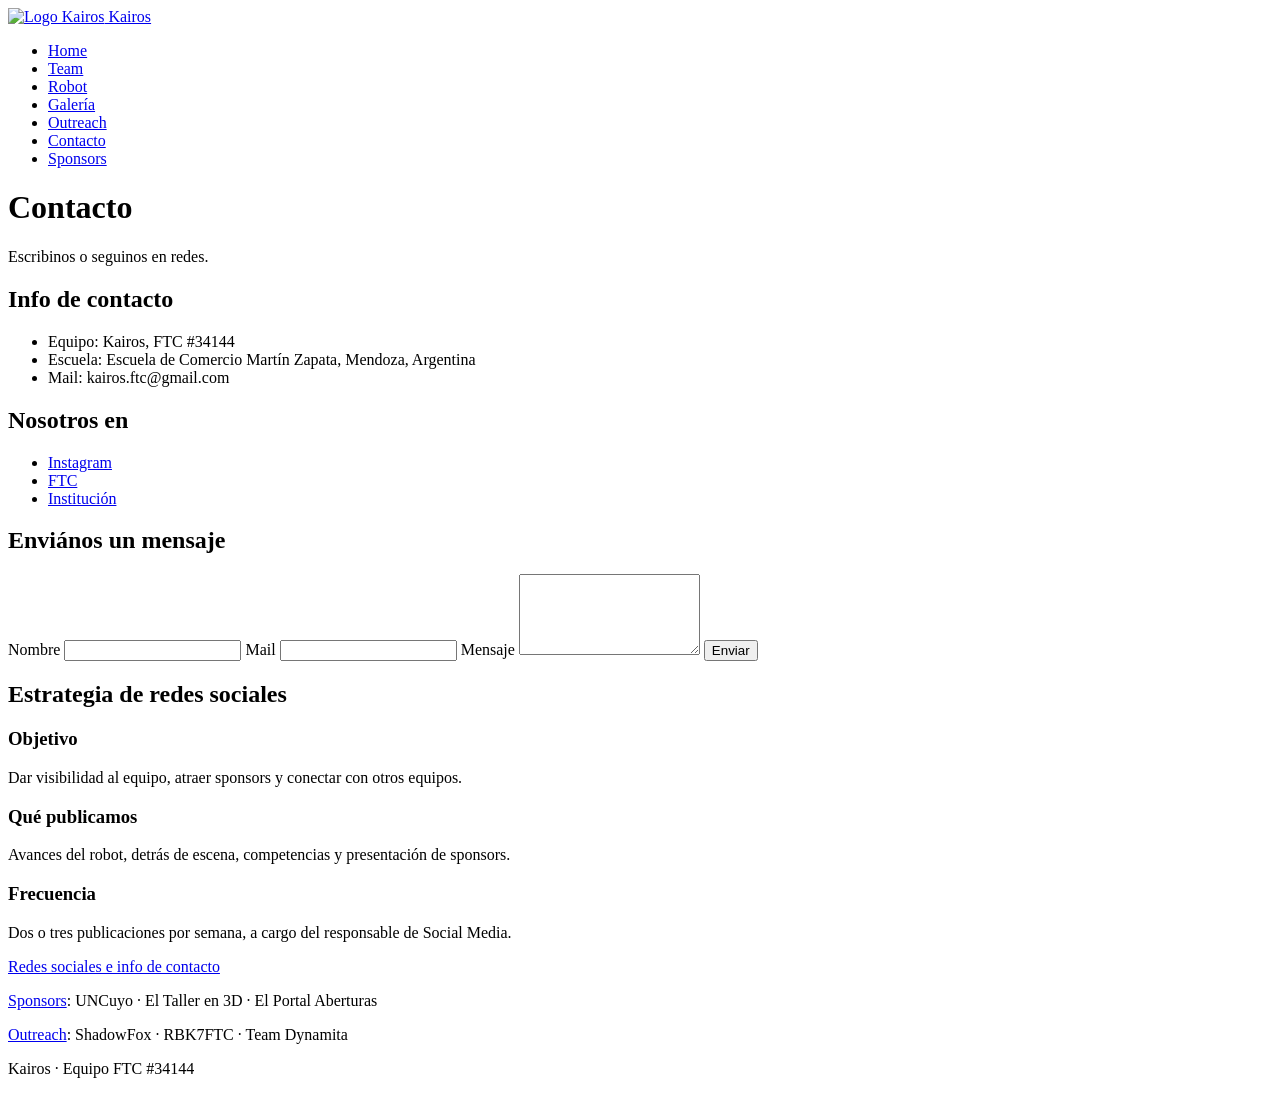
==== contacto.html @ e5d177cb "Add files via upload" ====
<!DOCTYPE html>
<html lang="es">
<head>
  <meta charset="UTF-8">
  <meta name="viewport" content="width=device-width, initial-scale=1.0">
  <meta name="description" content="Redes sociales e información de contacto de Kairos.">
  <title>Contacto | Kairos</title>
  <link rel="icon" href="img/logo.jpg">
  <link rel="stylesheet" href="css/style.css">
</head>
<body>
  <header>
    <div class="barra">
      <a class="marca" href="index.html"><img src="img/logo.jpg" alt="Logo Kairos"> Kairos</a>
      <nav aria-label="Menú principal">
        <ul>
          <li><a href="index.html">Home</a></li>
          <li><a href="team.html">Team</a></li>
          <li><a href="robot.html">Robot</a></li>
          <li><a href="galeria.html">Galería</a></li>
          <li><a href="outreach.html">Outreach</a></li>
          <li><a href="contacto.html" aria-current="page">Contacto</a></li>
          <li><a href="sponsors.html">Sponsors</a></li>
        </ul>
      </nav>
    </div>
  </header>

  <main>
    <h1>Contacto</h1>
    <p class="subtitulo">Escribinos o seguinos en redes.</p>

    <div class="dos-columnas">
      <section>
        <h2>Info de contacto</h2>
        <ul class="lista">
          <li>Equipo: Kairos, FTC #34144</li>
          <li>Escuela: Escuela de Comercio Martín Zapata, Mendoza, Argentina</li>
          <li>Mail: kairos.ftc@gmail.com</li>
        </ul>

        <h2>Nosotros en</h2>
        <ul class="lista">
          <li><a href="https://www.instagram.com/roboticlyons_/" target="_blank">Instagram</a></li>
          <li><a href="https://ftc-events.firstinspires.org/2025/team/34144" target="_blank">FTC</a></li>
          <li><a href="https://mzapata.uncuyo.edu.ar/" target="_blank">Institución</a></li>
        </ul>
      </section>

      <section>
        <h2>Enviános un mensaje</h2>
        <form action="#" method="post">
          <label for="nombre">Nombre</label>
          <input type="text" id="nombre" name="nombre">
          <label for="mail">Mail</label>
          <input type="email" id="mail" name="mail">
          <label for="mensaje">Mensaje</label>
          <textarea id="mensaje" name="mensaje" rows="5"></textarea>
          <button class="boton" type="submit">Enviar</button>
        </form>
      </section>
    </div>

    <h2>Estrategia de redes sociales</h2>
    <div class="grilla">
      <article class="tarjeta">
        <h3>Objetivo</h3>
        <p>Dar visibilidad al equipo, atraer sponsors y conectar con otros equipos.</p>
      </article>
      <article class="tarjeta">
        <h3>Qué publicamos</h3>
        <p>Avances del robot, detrás de escena, competencias y presentación de sponsors.</p>
      </article>
      <article class="tarjeta">
        <h3>Frecuencia</h3>
        <p>Dos o tres publicaciones por semana, a cargo del responsable de Social Media.</p>
      </article>
    </div>
  </main>

  <footer>
    <p><a href="contacto.html">Redes sociales e info de contacto</a></p>
    <p><a href="sponsors.html">Sponsors</a>: UNCuyo · El Taller en 3D · El Portal Aberturas</p>
    <p><a href="outreach.html">Outreach</a>: ShadowFox · RBK7FTC · Team Dynamita</p>
    <p>Kairos · Equipo FTC #34144</p>
  </footer>
</body>
</html>
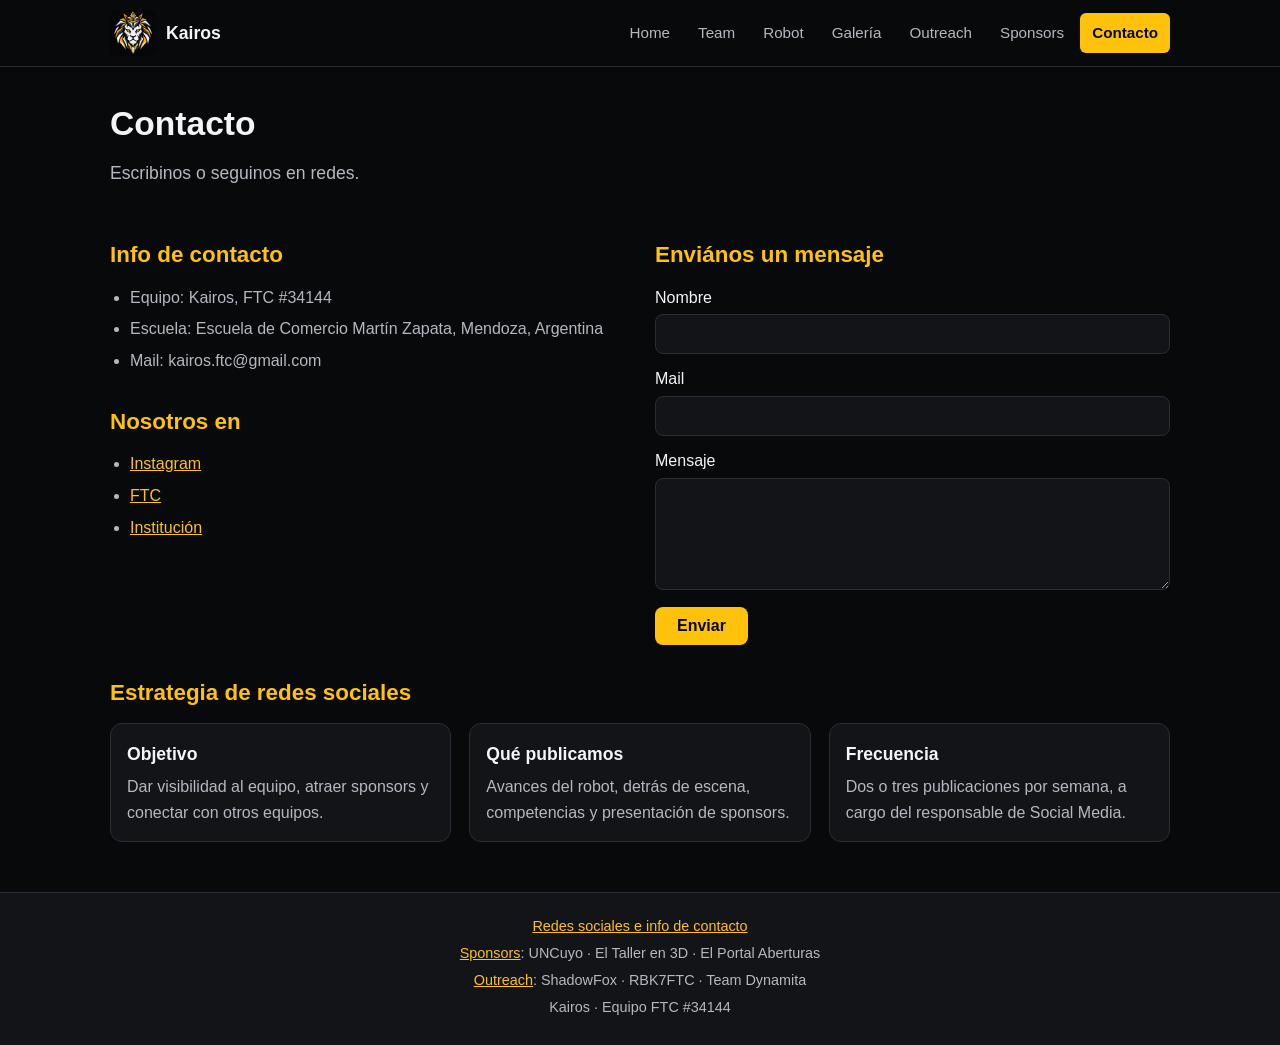
==== commit dc7c4168: "Corrección Pages Sponsors/Contacto" ====
--- a/contacto.html
+++ b/contacto.html
@@ -19,8 +19,8 @@
           <li><a href="robot.html">Robot</a></li>
           <li><a href="galeria.html">Galería</a></li>
           <li><a href="outreach.html">Outreach</a></li>
+          <li><a href="sponsors.html">Sponsors</a></li>
           <li><a href="contacto.html" aria-current="page">Contacto</a></li>
-          <li><a href="sponsors.html">Sponsors</a></li>
         </ul>
       </nav>
     </div>
--- a/css/style.css
+++ b/css/style.css
@@ -0,0 +1,230 @@
+/* ===== Kairos - hoja de estilos única ===== */
+
+:root {
+  --fondo: #08090b;
+  --panel: #121418;
+  --borde: #2a2d34;
+  --texto: #f4f5f7;
+  --suave: #b4b8c0;
+  --acento: #ffc20a;
+  --acento-oscuro: #d9a300;
+}
+
+* { box-sizing: border-box; margin: 0; padding: 0; }
+
+body {
+  font-family: "Segoe UI", Roboto, Arial, sans-serif;
+  background: var(--fondo);
+  color: var(--texto);
+  line-height: 1.6;
+}
+
+a { color: var(--acento); }
+img { max-width: 100%; display: block; }
+
+/* ----- Encabezado y menú ----- */
+header {
+  background: var(--fondo);
+  border-bottom: 1px solid var(--borde);
+  position: sticky;
+  top: 0;
+  z-index: 10;
+}
+
+.barra {
+  max-width: 1100px;
+  margin: 0 auto;
+  padding: 10px 20px;
+  display: flex;
+  align-items: center;
+  justify-content: space-between;
+  flex-wrap: wrap;
+  gap: 10px;
+}
+
+.marca {
+  display: flex;
+  align-items: center;
+  gap: 10px;
+  text-decoration: none;
+  color: var(--texto);
+  font-weight: 700;
+  font-size: 1.1rem;
+}
+
+.marca img { width: 46px; height: 46px; border-radius: 8px; }
+
+nav ul {
+  list-style: none;
+  display: flex;
+  flex-wrap: wrap;
+  gap: 4px;
+}
+
+nav a {
+  display: block;
+  padding: 8px 12px;
+  border-radius: 6px;
+  color: var(--suave);
+  text-decoration: none;
+  font-size: 0.95rem;
+}
+
+nav a:hover { background: var(--borde); color: var(--texto); }
+
+nav a[aria-current="page"] {
+  background: var(--acento);
+  color: #08090b;
+  font-weight: 700;
+}
+
+/* ----- Contenido ----- */
+main {
+  max-width: 1100px;
+  margin: 0 auto;
+  padding: 30px 20px 50px;
+}
+
+h1 { font-size: 2.1rem; margin-bottom: 8px; }
+h2 { font-size: 1.4rem; margin: 30px 0 12px; color: var(--acento); }
+h3 { font-size: 1.1rem; margin-bottom: 6px; }
+p { color: var(--suave); margin-bottom: 12px; }
+
+.subtitulo { font-size: 1.1rem; margin-bottom: 20px; }
+
+#banner {
+  background: linear-gradient(135deg, #1b1d23, #08090b);
+  border: 1px solid var(--borde);
+  border-radius: 14px;
+  padding: 50px 30px;
+  text-align: center;
+  margin-bottom: 30px;
+}
+
+#banner h1 { font-size: 2.6rem; }
+.logo-grande { width: 190px; height: 190px; margin: 0 auto 18px; border-radius: 14px; }
+
+.boton {
+  display: inline-block;
+  background: var(--acento);
+  color: #08090b;
+  font-weight: 700;
+  padding: 10px 22px;
+  border-radius: 8px;
+  text-decoration: none;
+  border: none;
+  cursor: pointer;
+  font-size: 1rem;
+  margin-top: 10px;
+}
+
+.boton:hover { background: var(--acento-oscuro); }
+
+/* ----- Grillas y tarjetas ----- */
+.grilla {
+  display: grid;
+  grid-template-columns: repeat(auto-fit, minmax(220px, 1fr));
+  gap: 18px;
+}
+
+.tarjeta {
+  background: var(--panel);
+  border: 1px solid var(--borde);
+  border-radius: 12px;
+  padding: 16px;
+}
+
+.tarjeta p { margin-bottom: 0; }
+
+.foto {
+  background: var(--borde);
+  color: var(--suave);
+  border-radius: 8px;
+  height: 160px;
+  display: flex;
+  align-items: center;
+  justify-content: center;
+  margin-bottom: 12px;
+  font-size: 0.9rem;
+}
+
+.foto.grande { height: 300px; }
+.foto.logo { height: 90px; }
+
+.rol { color: var(--acento); font-size: 0.9rem; font-weight: 600; }
+
+/* ----- Pasos del proceso ----- */
+ol.pasos { list-style: none; counter-reset: paso; }
+
+ol.pasos li {
+  counter-increment: paso;
+  background: var(--panel);
+  border: 1px solid var(--borde);
+  border-radius: 10px;
+  padding: 14px 16px 14px 56px;
+  margin-bottom: 10px;
+  position: relative;
+  color: var(--suave);
+}
+
+ol.pasos li::before {
+  content: counter(paso);
+  position: absolute;
+  left: 14px;
+  top: 12px;
+  width: 28px;
+  height: 28px;
+  background: var(--acento);
+  color: #08090b;
+  font-weight: 700;
+  border-radius: 50%;
+  text-align: center;
+  line-height: 28px;
+}
+
+ol.pasos strong { color: var(--texto); }
+
+/* ----- Formulario ----- */
+form label { display: block; margin: 12px 0 4px; }
+
+form input, form textarea {
+  width: 100%;
+  padding: 10px;
+  background: var(--panel);
+  color: var(--texto);
+  border: 1px solid var(--borde);
+  border-radius: 8px;
+  font-size: 1rem;
+  font-family: inherit;
+}
+
+form input:focus, form textarea:focus {
+  outline: 2px solid var(--acento);
+}
+
+.dos-columnas {
+  display: grid;
+  grid-template-columns: repeat(auto-fit, minmax(300px, 1fr));
+  gap: 30px;
+}
+
+ul.lista { margin-left: 20px; color: var(--suave); }
+ul.lista li { margin-bottom: 6px; }
+
+/* ----- Pie de página ----- */
+footer {
+  border-top: 1px solid var(--borde);
+  background: var(--panel);
+  text-align: center;
+  padding: 22px 20px;
+  color: var(--suave);
+  font-size: 0.9rem;
+}
+
+footer p { margin-bottom: 4px; }
+
+@media (max-width: 600px) {
+  h1 { font-size: 1.7rem; }
+  #banner h1 { font-size: 2rem; }
+  .foto.grande { height: 200px; }
+}
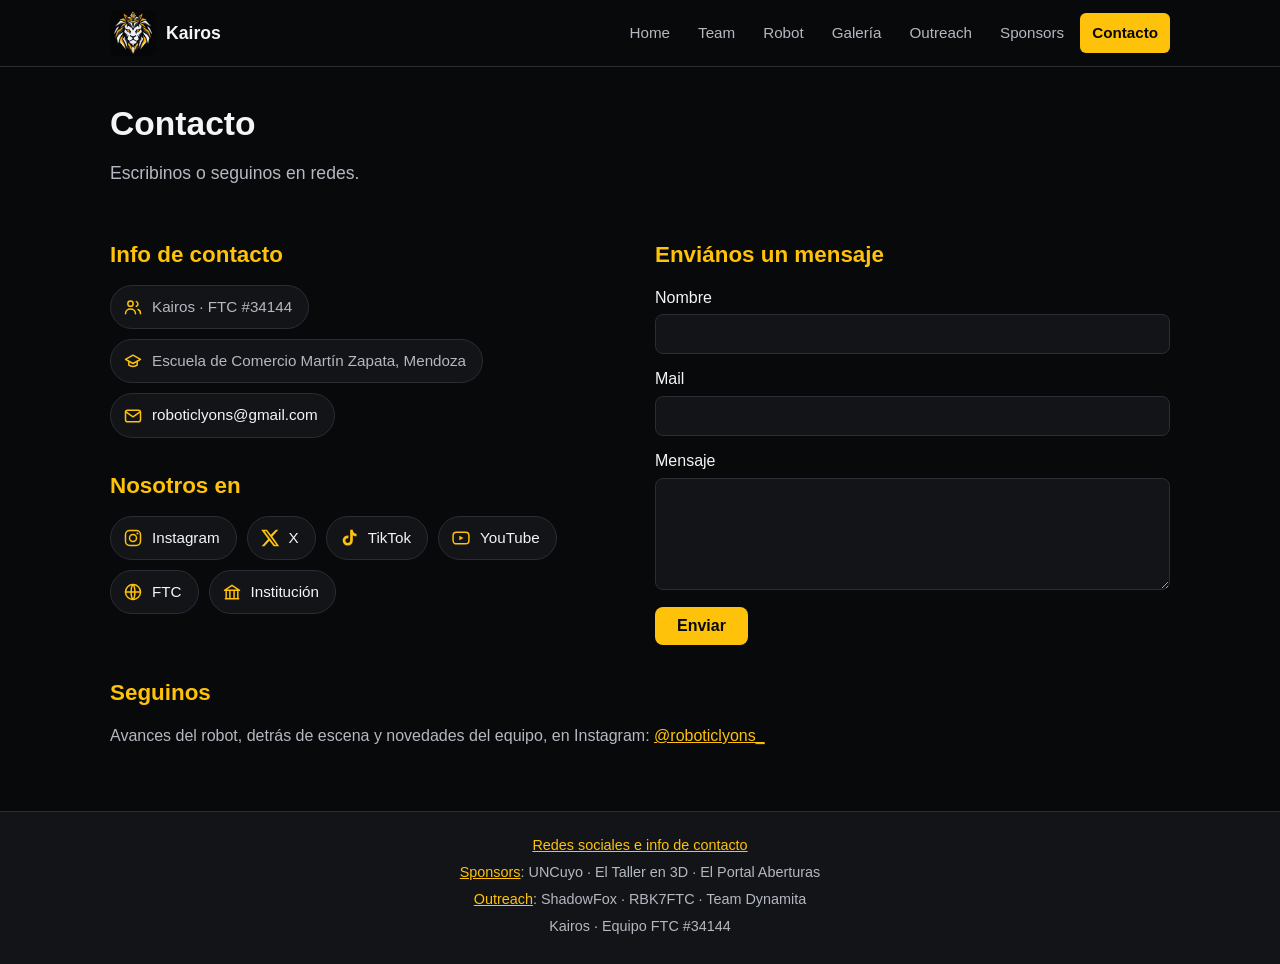
==== commit b42ede3e: "Add files via upload" ====
--- a/contacto.html
+++ b/contacto.html
@@ -7,6 +7,22 @@
   <title>Contacto | Kairos</title>
   <link rel="icon" href="img/logo.jpg">
   <link rel="stylesheet" href="css/style.css">
+  <style>
+    /* Cápsulas de contacto y redes (estilos solo de esta página) */
+    .capsulas { list-style: none; margin: 0 0 8px; padding: 0; display: flex; flex-wrap: wrap; gap: 10px; }
+    .capsula {
+      display: inline-flex; align-items: center; gap: 9px;
+      padding: 9px 16px 9px 12px;
+      background: var(--panel); border: 1px solid var(--borde); border-radius: 999px;
+      color: var(--texto); text-decoration: none; font-size: 0.95rem;
+      transition: transform 0.15s ease, border-color 0.15s, background 0.15s;
+    }
+    .capsula svg { width: 20px; height: 20px; flex-shrink: 0; color: var(--acento); fill: none; stroke: currentColor; stroke-width: 1.8; stroke-linecap: round; stroke-linejoin: round; }
+    .capsula svg .rel { fill: currentColor; stroke: none; }
+    a.capsula:hover, a.capsula:focus-visible { border-color: var(--acento); background: #1a1c22; transform: translateY(-2px); outline: none; }
+    span.capsula { color: var(--suave); }
+    @media (prefers-reduced-motion: reduce) { .capsula { transition: none; } }
+  </style>
 </head>
 <body>
   <header>
@@ -33,49 +49,46 @@
     <div class="dos-columnas">
       <section>
         <h2>Info de contacto</h2>
-        <ul class="lista">
-          <li>Equipo: Kairos, FTC #34144</li>
-          <li>Escuela: Escuela de Comercio Martín Zapata, Mendoza, Argentina</li>
-          <li>Mail: kairos.ftc@gmail.com</li>
+        <ul class="capsulas">
+          <li><span class="capsula"><svg viewBox="0 0 24 24" aria-hidden="true"><circle cx="9" cy="8" r="3.2"/><path d="M3 20c0-3.3 2.7-5.5 6-5.5s6 2.2 6 5.5"/><path d="M16 5.5a3 3 0 0 1 0 5.6M18 15c2 .6 3 2.3 3 5"/></svg>Kairos · FTC #34144</span></li>
+          <li><span class="capsula"><svg viewBox="0 0 24 24" aria-hidden="true"><path d="M3 10 12 5l9 5-9 5-9-5z"/><path d="M7 12.5V17c2.7 2 7.3 2 10 0v-4.500"/></svg>Escuela de Comercio Martín Zapata, Mendoza</span></li>
+          <li><a class="capsula" href="mailto:roboticlyons@gmail.com"><svg viewBox="0 0 24 24" aria-hidden="true"><rect x="3" y="5" width="18" height="14" rx="2.500"/><path d="m3.500 7 8.500 6 8.500-6"/></svg>roboticlyons@gmail.com</a></li>
         </ul>
 
         <h2>Nosotros en</h2>
-        <ul class="lista">
-          <li><a href="https://www.instagram.com/roboticlyons_/" target="_blank">Instagram</a></li>
-          <li><a href="https://ftc-events.firstinspires.org/2025/team/34144" target="_blank">FTC</a></li>
-          <li><a href="https://mzapata.uncuyo.edu.ar/" target="_blank">Institución</a></li>
+        <!-- TODO: reemplazar href="#" de X, TikTok y YouTube por los links reales del equipo -->
+        <ul class="capsulas">
+          <li><a class="capsula" href="https://www.instagram.com/roboticlyons_/" target="_blank" rel="noopener"><svg viewBox="0 0 24 24" aria-hidden="true"><rect x="3" y="3" width="18" height="18" rx="5"/><circle cx="12" cy="12" r="4.200"/><circle class="rel" cx="17.300" cy="6.700" r="1.200"/></svg>Instagram</a></li>
+          <li><a class="capsula" href="#" target="_blank" rel="noopener"><svg viewBox="0 0 24 24" aria-hidden="true"><path class="rel" d="M18.900 2H22l-7.200 8.200L23 22h-6.600l-5.200-6.800L5.300 22H2l7.700-8.800L1.500 2h6.800l4.700 6.200L18.900 2zm-1.200 18h1.800L7.400 3.900H5.500L17.700 20z"/></svg>X</a></li>
+          <li><a class="capsula" href="#" target="_blank" rel="noopener"><svg viewBox="0 0 24 24" aria-hidden="true"><path class="rel" d="M16.600 2h-3.200v13.100a2.900 2.900 0 1 1-2.900-2.900c.3 0 .6 0 .8.100V9a6.100 6.100 0 1 0 5.300 6V8.600a7.600 7.600 0 0 0 4.400 1.400V6.800A4.400 4.400 0 0 1 16.600 2z"/></svg>TikTok</a></li>
+          <li><a class="capsula" href="#" target="_blank" rel="noopener"><svg viewBox="0 0 24 24" aria-hidden="true"><rect x="2.500" y="5" width="19" height="14" rx="4"/><path class="rel" d="m10 9.200 5 2.800-5 2.800z"/></svg>YouTube</a></li>
+          <li><a class="capsula" href="https://ftc-events.firstinspires.org/2025/team/34144" target="_blank" rel="noopener"><svg viewBox="0 0 24 24" aria-hidden="true"><circle cx="12" cy="12" r="9"/><path d="M3 12h18M12 3c3 3 3 15 0 18M12 3c-3 3-3 15 0 18"/></svg>FTC</a></li>
+          <li><a class="capsula" href="https://mzapata.uncuyo.edu.ar/" target="_blank" rel="noopener"><svg viewBox="0 0 24 24" aria-hidden="true"><path d="M4 20h16M5 20V10M19 20V10M9.500 20V10M14.500 20V10M3 10l9-6 9 6z"/></svg>Institución</a></li>
         </ul>
       </section>
 
       <section>
         <h2>Enviános un mensaje</h2>
-        <form action="#" method="post">
+        <div class="aviso" id="aviso" hidden>¡Mensaje enviado! Te respondemos pronto.</div>
+        <form action="https://formsubmit.co/roboticlyons@gmail.com" method="post">
+          <input type="hidden" name="_subject" value="Nuevo mensaje desde la web de Kairos">
+          <input type="hidden" name="_captcha" value="false">
+          <input type="hidden" name="_template" value="table">
+          <input type="hidden" name="_next" id="next" value="">
+          <input class="trampa" type="text" name="_honey" tabindex="-1" autocomplete="off" aria-hidden="true">
           <label for="nombre">Nombre</label>
-          <input type="text" id="nombre" name="nombre">
+          <input type="text" id="nombre" name="nombre" required>
           <label for="mail">Mail</label>
-          <input type="email" id="mail" name="mail">
+          <input type="email" id="mail" name="email" required>
           <label for="mensaje">Mensaje</label>
-          <textarea id="mensaje" name="mensaje" rows="5"></textarea>
+          <textarea id="mensaje" name="mensaje" rows="5" required></textarea>
           <button class="boton" type="submit">Enviar</button>
         </form>
       </section>
     </div>
 
-    <h2>Estrategia de redes sociales</h2>
-    <div class="grilla">
-      <article class="tarjeta">
-        <h3>Objetivo</h3>
-        <p>Dar visibilidad al equipo, atraer sponsors y conectar con otros equipos.</p>
-      </article>
-      <article class="tarjeta">
-        <h3>Qué publicamos</h3>
-        <p>Avances del robot, detrás de escena, competencias y presentación de sponsors.</p>
-      </article>
-      <article class="tarjeta">
-        <h3>Frecuencia</h3>
-        <p>Dos o tres publicaciones por semana, a cargo del responsable de Social Media.</p>
-      </article>
-    </div>
+    <h2>Seguinos</h2>
+    <p>Avances del robot, detrás de escena y novedades del equipo, en Instagram: <a href="https://www.instagram.com/roboticlyons_/" target="_blank" rel="noopener">@roboticlyons_</a></p>
   </main>
 
   <footer>
@@ -84,5 +97,11 @@
     <p><a href="outreach.html">Outreach</a>: ShadowFox · RBK7FTC · Team Dynamita</p>
     <p>Kairos · Equipo FTC #34144</p>
   </footer>
+  <script>
+    // Vuelve a esta página con ?enviado=1 después de mandar el formulario
+    var u = new URL(location.href); u.search = "?enviado=1"; u.hash = "";
+    document.getElementById("next").value = u.href;
+    if (location.search.indexOf("enviado=1") > -1) document.getElementById("aviso").hidden = false;
+  </script>
 </body>
 </html>
--- a/css/style.css
+++ b/css/style.css
@@ -228,3 +228,297 @@
   #banner h1 { font-size: 2rem; }
   .foto.grande { height: 200px; }
 }
+
+/* ===== Sponsors ===== */
+.ayuda { font-size: 0.9rem; }
+
+.sponsors-grilla {
+  display: grid;
+  grid-template-columns: repeat(3, minmax(0, 1fr));
+  gap: 24px;
+  justify-items: center;
+  margin: 20px 0 10px;
+}
+
+.sponsor {
+  background: none;
+  border: none;
+  color: var(--texto);
+  font: inherit;
+  cursor: pointer;
+  width: 100%;
+  max-width: 280px;
+  text-align: center;
+  transition: transform 0.2s ease;
+}
+
+.sponsor-img {
+  display: block;
+  aspect-ratio: 1;
+  border-radius: 24px;
+  overflow: hidden;
+  background: var(--panel);
+  border: 1px solid var(--borde);
+  transition: border-color 0.2s, box-shadow 0.2s;
+}
+
+.sponsor-logo { width: 100%; height: 100%; object-fit: contain; padding: 16px; box-sizing: border-box; }
+
+.vacio {
+  display: flex;
+  align-items: center;
+  justify-content: center;
+  background: var(--borde);
+  color: var(--suave);
+  font-weight: 700;
+}
+
+.sponsor-logo.vacio { width: 100%; height: 100%; font-size: 2.4rem; }
+.sponsor-nombre { display: block; margin-top: 12px; font-weight: 700; font-size: 1.05rem; }
+
+.sponsor:hover, .sponsor:focus-visible { transform: scale(1.07); }
+.sponsor:hover .sponsor-img, .sponsor:focus-visible .sponsor-img {
+  border-color: var(--acento);
+  box-shadow: 0 8px 30px rgba(255, 194, 10, 0.18);
+}
+.sponsor:focus-visible { outline: none; }
+
+/* Modal con fondo difuminado */
+.sin-scroll { overflow: hidden; }
+
+.modal {
+  position: fixed;
+  inset: 0;
+  z-index: 50;
+  display: flex;
+  align-items: center;
+  justify-content: center;
+  padding: 16px;
+  background: rgba(8, 9, 11, 0.55);
+  backdrop-filter: blur(10px);
+  -webkit-backdrop-filter: blur(10px);
+  opacity: 0;
+  transition: opacity 0.2s ease;
+}
+.modal[hidden] { display: none; }
+.modal.abierto { opacity: 1; }
+
+.modal-caja {
+  position: relative;
+  width: 100%;
+  max-width: 820px;
+  max-height: 92vh;
+  overflow-y: auto;
+  background: var(--panel);
+  border: 1px solid var(--borde);
+  border-radius: 20px;
+  padding: 28px;
+  transform: scale(0.94);
+  transition: transform 0.2s ease;
+}
+.modal.abierto .modal-caja { transform: scale(1); }
+
+.cerrar {
+  position: absolute;
+  top: 12px;
+  right: 14px;
+  width: 38px;
+  height: 38px;
+  border-radius: 50%;
+  border: 1px solid var(--borde);
+  background: var(--fondo);
+  color: var(--texto);
+  font-size: 1.5rem;
+  line-height: 1;
+  cursor: pointer;
+}
+.cerrar:hover { border-color: var(--acento); color: var(--acento); }
+
+.modal-cab { display: flex; align-items: center; gap: 18px; margin-bottom: 20px; padding-right: 40px; }
+.modal-cab h2 { margin: 0; color: var(--texto); font-size: 2rem; }
+.modal-logo { width: 84px; height: 84px; border-radius: 18px; object-fit: cover; flex-shrink: 0; }
+.modal-logo.vacio { font-size: 1.6rem; }
+
+.modal-bloque {
+  display: grid;
+  grid-template-columns: 170px 1fr;
+  gap: 16px;
+  padding: 14px 0;
+  border-top: 1px solid var(--borde);
+}
+.modal-bloque h3, .modal-ubicacion h3 { color: var(--acento); margin: 0; }
+.modal-bloque p { margin: 0; }
+
+.modal-fotos { display: grid; grid-template-columns: 1fr 1fr; gap: 14px; padding: 14px 0; border-top: 1px solid var(--borde); }
+.modal-foto { width: 100%; aspect-ratio: 4 / 3; object-fit: cover; border-radius: 12px; }
+.modal-foto.vacio { font-size: 0.9rem; font-weight: 400; }
+
+.modal-ubicacion { padding: 14px 0; border-top: 1px solid var(--borde); }
+.modal-ubicacion p { margin: 6px 0 10px; }
+.mapa { width: 100%; height: 240px; border: 1px solid var(--borde); border-radius: 12px; }
+.mapa.vacio { align-items: center; font-weight: 400; }
+.mapa-link { display: inline-block; margin-top: 6px; font-size: 0.9rem; }
+
+.modal-pie { display: flex; align-items: center; justify-content: space-between; gap: 10px; padding-top: 14px; border-top: 1px solid var(--borde); }
+.modal-pie .boton { margin: 0; }
+.nav-sp {
+  width: 44px; height: 44px;
+  border-radius: 50%;
+  border: 1px solid var(--borde);
+  background: var(--fondo);
+  color: var(--texto);
+  font-size: 1.2rem;
+  cursor: pointer;
+}
+.nav-sp:hover { border-color: var(--acento); color: var(--acento); }
+
+@media (max-width: 600px) {
+  .modal-caja { padding: 20px 16px; }
+  .modal-bloque { grid-template-columns: 1fr; gap: 6px; }
+  .modal-cab h2 { font-size: 1.5rem; }
+  .modal-logo { width: 64px; height: 64px; }
+}
+
+@media (prefers-reduced-motion: reduce) {
+  .sponsor, .modal, .modal-caja { transition: none; }
+}
+
+/* ===== Team roster (fotos de busto) ===== */
+.roster {
+  display: grid;
+  grid-template-columns: repeat(auto-fit, minmax(170px, 1fr));
+  gap: 18px;
+}
+.roster .tarjeta { padding: 12px; text-align: center; }
+.busto {
+  aspect-ratio: 4 / 5;
+  width: 100%;
+  object-fit: cover;
+  object-position: center top;
+  border-radius: 10px;
+  margin-bottom: 12px;
+}
+.busto.vacio { font-size: 0.9rem; font-weight: 400; }
+.coordinadora { grid-template-columns: minmax(220px, 340px); }
+
+/* ===== Contacto ===== */
+.aviso { background: var(--panel); border: 1px solid var(--acento); border-radius: 10px; padding: 12px 16px; color: var(--texto); margin-bottom: 14px; }
+.trampa { position: absolute; left: -9999px; }
+
+/* Mentores + coordinadora: 2 columnas, la coordinadora ocupa el ancho de ambas */
+.grilla.dos { grid-template-columns: repeat(2, 1fr); }
+.tarjeta.ancha { grid-column: 1 / -1; }
+.tarjeta.ancha .foto { height: 220px; }
+@media (max-width: 600px) { .grilla.dos { grid-template-columns: 1fr; } }
+
+/* ===== Trío de robots (robot.html) ===== */
+.robots-trio {
+  display: grid;
+  grid-template-columns: 1fr 1.25fr 1fr;
+  gap: 20px;
+  align-items: center;
+  margin: 24px 0 10px;
+}
+.robot-card {
+  background: var(--panel);
+  border: 1px solid var(--borde);
+  border-radius: 10px;
+  padding: 12px;
+  text-align: center;
+  transition: transform 0.25s ease, box-shadow 0.25s ease, border-color 0.25s ease;
+}
+.robot-card:hover {
+  transform: translateY(-6px) scale(1.02);
+  border-color: var(--acento);
+  box-shadow: 0 8px 24px rgba(255, 194, 10, 0.18);
+}
+.robot-card.destacado { border-color: var(--acento); box-shadow: 0 0 18px rgba(255, 194, 10, 0.12); }
+.robot-card .robot-foto { height: 240px; margin-bottom: 10px; overflow: hidden; }
+.robot-card.destacado .robot-foto { height: 300px; }
+.robot-foto img { width: 100%; height: 100%; object-fit: contain; }
+.robot-card figcaption strong { display: block; color: var(--texto); }
+.robot-card figcaption span { color: var(--acento); font-size: 0.9rem; font-weight: 600; }
+@media (max-width: 800px) {
+  .robots-trio { grid-template-columns: 1fr 1fr; }
+  .robot-card.destacado { grid-column: 1 / -1; order: -1; }
+}
+@media (max-width: 500px) {
+  .robots-trio { grid-template-columns: 1fr; }
+  .robot-card .robot-foto, .robot-card.destacado .robot-foto { height: 200px; }
+}
+@media (prefers-reduced-motion: reduce) { .robot-card:hover { transform: none; } }
+
+/* ===== Fotos reales dentro de .foto ===== */
+.foto img { width: 100%; height: 100%; object-fit: cover; border-radius: inherit; display: block; }
+.foto:has(img) { overflow: hidden; }
+.foto.galeria-foto { height: auto; aspect-ratio: 4 / 3; margin-bottom: 0; }
+.tarjeta .foto:has(img) { height: 200px; }
+.robot-foto img { object-fit: contain; }
+
+/* ===== Mentores: Cristina al centro, destacada ===== */
+.mentores-trio { display: grid; grid-template-columns: 1fr 1.25fr 1fr; gap: 20px; align-items: center; margin: 20px 0 10px; }
+.mentor-card { background: var(--panel); border: 1px solid var(--borde); border-radius: 10px; padding: 12px; text-align: center; transition: transform 0.25s ease, box-shadow 0.25s ease, border-color 0.25s ease; }
+.mentor-card:hover { transform: translateY(-6px) scale(1.02); border-color: var(--acento); box-shadow: 0 8px 24px rgba(255, 194, 10, 0.18); }
+.mentor-card.destacado { border-color: var(--acento); box-shadow: 0 0 18px rgba(255, 194, 10, 0.12); }
+.mentor-card p { margin-bottom: 0; }
+@media (max-width: 800px) { .mentores-trio { grid-template-columns: 1fr 1fr; } .mentor-card.destacado { grid-column: 1 / -1; order: -1; } }
+@media (max-width: 500px) { .mentores-trio { grid-template-columns: 1fr; } }
+@media (prefers-reduced-motion: reduce) { .mentor-card:hover { transform: none; } }
+
+/* ===== Logos de outreach ===== */
+.tarjeta .foto.logo:has(img) { height: 120px; background: transparent; }
+.foto.logo img { object-fit: contain; }
+
+
+/* Sponsors contactados: burbujas tipo contactos/redes */
+.sponsors-contactados { display: flex; flex-wrap: wrap; gap: 10px; margin: 18px 0 28px; }
+.contacto-burbuja { display: inline-flex; align-items: center; min-height: 40px; padding: 9px 16px; border: 1px solid var(--borde); border-radius: 999px; background: var(--panel); color: var(--texto); font-weight: 600; box-shadow: 0 3px 12px rgba(0,0,0,.08); }
+.contacto-burbuja::before { content: ""; width: 8px; height: 8px; margin-right: 9px; border-radius: 50%; background: var(--acento); }
+.sponsor-img { border-radius: 50%; max-width: 190px; margin: 0 auto; }
+.sponsor-logo { object-fit: contain; padding: 16px; background: var(--panel); }
+.modal-fotos { grid-template-columns: minmax(0, 1fr); }
+.modal-foto { max-height: 260px; object-fit: contain; background: var(--fondo); }
+.mentor-card .foto { width: 100%; height: 270px; object-fit: cover; object-position: center 35%; border-radius: 8px; display: block; }
+@media (max-width: 600px) { .mentor-card .foto { height: 240px; } .contacto-burbuja { font-size: .92rem; } }
+
+@media (max-width: 760px) { .sponsors-grilla { grid-template-columns: repeat(2, minmax(0, 1fr)); gap: 18px; } .sponsor { max-width: none; } }
+@media (max-width: 440px) { .sponsors-grilla { grid-template-columns: 1fr 1fr; gap: 12px; } .sponsor-nombre { font-size: .95rem; } .sponsor-logo { padding: 10px; } }
+
+
+/* Ajustes finales de sponsors: logos completos, sin máscara circular que los recorte. */
+.sponsors-grilla {
+  grid-template-columns: repeat(3, minmax(0, 1fr));
+  gap: 28px 24px;
+  align-items: start;
+}
+.sponsor { max-width: 280px; }
+.sponsor-img {
+  width: min(100%, 220px);
+  aspect-ratio: 4 / 3;
+  height: auto;
+  margin: 0 auto;
+  border-radius: 18px;
+  overflow: hidden;
+  background: #101216;
+}
+.sponsor-logo {
+  display: block;
+  width: 100%;
+  height: 100%;
+  object-fit: contain;
+  object-position: center;
+  padding: 12px;
+  background: transparent;
+}
+@media (max-width: 760px) {
+  .sponsors-grilla { grid-template-columns: repeat(2, minmax(0, 1fr)); gap: 20px 14px; }
+  .sponsor-img { width: 100%; max-width: 220px; }
+}
+@media (max-width: 440px) {
+  .sponsors-grilla { grid-template-columns: repeat(2, minmax(0, 1fr)); gap: 16px 10px; }
+  .sponsor-img { border-radius: 14px; }
+  .sponsor-logo { padding: 8px; }
+  .sponsor-nombre { font-size: .92rem; }
+}
+/* Encuadre de Nico: desplaza la foto un poco hacia arriba para dar aire sobre la cabeza. */
+.mentor-card img.foto[src*="nicolas_patricelli"] { object-position: center 22%; }
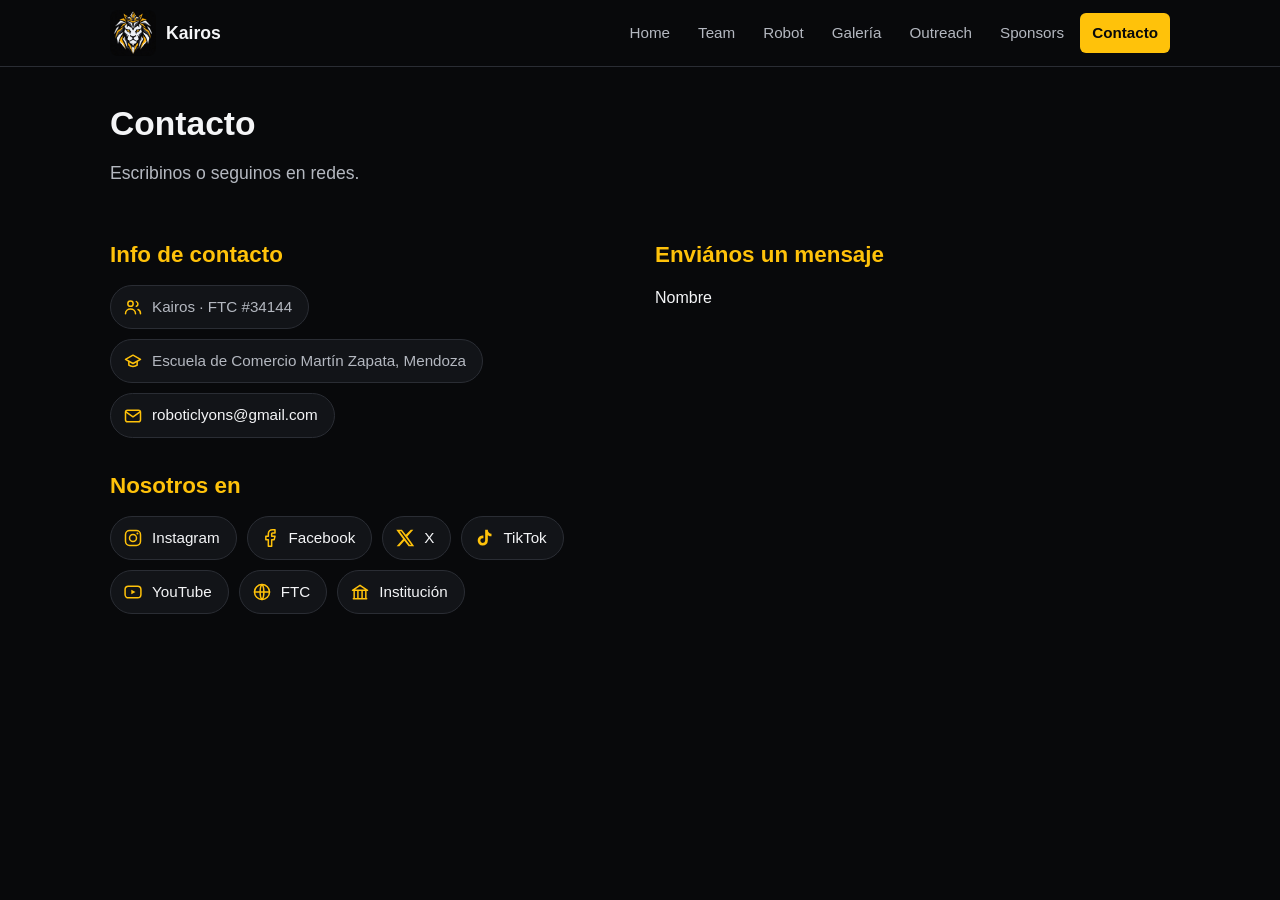
==== commit 2dfce4f9: "Update social media links and remove form section" ====
--- a/contacto.html
+++ b/contacto.html
@@ -56,12 +56,13 @@
         </ul>
 
         <h2>Nosotros en</h2>
-        <!-- TODO: reemplazar href="#" de X, TikTok y YouTube por los links reales del equipo -->
+        <!-- TODO: reemplazar href="#" de X y TikTok por los links reales del equipo -->
         <ul class="capsulas">
           <li><a class="capsula" href="https://www.instagram.com/roboticlyons_/" target="_blank" rel="noopener"><svg viewBox="0 0 24 24" aria-hidden="true"><rect x="3" y="3" width="18" height="18" rx="5"/><circle cx="12" cy="12" r="4.200"/><circle class="rel" cx="17.300" cy="6.700" r="1.200"/></svg>Instagram</a></li>
+          <li><a class="capsula" href="https://www.facebook.com/people/Robotic-Lyons/pfbid026QXcEaVeUhxuSZdeYcthdB3QTh4LwKBF8sSaT41RJ3GzKYqVBm9bQjbrikHGEhjJl/" target="_blank" rel="noopener"><svg viewBox="0 0 24 24" aria-hidden="true"><path d="M18 2h-3a5 5 0 0 0-5 5v3H7v4h3v8h4v-8h3l1-4h-4V7a1 1 0 0 1 1-1h3z"/></svg>Facebook</a></li>
           <li><a class="capsula" href="#" target="_blank" rel="noopener"><svg viewBox="0 0 24 24" aria-hidden="true"><path class="rel" d="M18.900 2H22l-7.200 8.200L23 22h-6.600l-5.200-6.800L5.300 22H2l7.700-8.800L1.500 2h6.800l4.700 6.200L18.900 2zm-1.200 18h1.800L7.400 3.900H5.500L17.700 20z"/></svg>X</a></li>
           <li><a class="capsula" href="#" target="_blank" rel="noopener"><svg viewBox="0 0 24 24" aria-hidden="true"><path class="rel" d="M16.600 2h-3.200v13.100a2.900 2.900 0 1 1-2.900-2.900c.3 0 .6 0 .8.100V9a6.100 6.100 0 1 0 5.300 6V8.600a7.600 7.600 0 0 0 4.400 1.400V6.800A4.400 4.400 0 0 1 16.600 2z"/></svg>TikTok</a></li>
-          <li><a class="capsula" href="#" target="_blank" rel="noopener"><svg viewBox="0 0 24 24" aria-hidden="true"><rect x="2.500" y="5" width="19" height="14" rx="4"/><path class="rel" d="m10 9.200 5 2.800-5 2.800z"/></svg>YouTube</a></li>
+          <li><a class="capsula" href="https://www.youtube.com/@roboticslyons" target="_blank" rel="noopener"><svg viewBox="0 0 24 24" aria-hidden="true"><rect x="2.500" y="5" width="19" height="14" rx="4"/><path class="rel" d="m10 9.200 5 2.800-5 2.800z"/></svg>YouTube</a></li>
           <li><a class="capsula" href="https://ftc-events.firstinspires.org/2025/team/34144" target="_blank" rel="noopener"><svg viewBox="0 0 24 24" aria-hidden="true"><circle cx="12" cy="12" r="9"/><path d="M3 12h18M12 3c3 3 3 15 0 18M12 3c-3 3-3 15 0 18"/></svg>FTC</a></li>
           <li><a class="capsula" href="https://mzapata.uncuyo.edu.ar/" target="_blank" rel="noopener"><svg viewBox="0 0 24 24" aria-hidden="true"><path d="M4 20h16M5 20V10M19 20V10M9.500 20V10M14.500 20V10M3 10l9-6 9 6z"/></svg>Institución</a></li>
         </ul>
@@ -77,31 +78,4 @@
           <input type="hidden" name="_next" id="next" value="">
           <input class="trampa" type="text" name="_honey" tabindex="-1" autocomplete="off" aria-hidden="true">
           <label for="nombre">Nombre</label>
-          <input type="text" id="nombre" name="nombre" required>
-          <label for="mail">Mail</label>
-          <input type="email" id="mail" name="email" required>
-          <label for="mensaje">Mensaje</label>
-          <textarea id="mensaje" name="mensaje" rows="5" required></textarea>
-          <button class="boton" type="submit">Enviar</button>
-        </form>
-      </section>
-    </div>
-
-    <h2>Seguinos</h2>
-    <p>Avances del robot, detrás de escena y novedades del equipo, en Instagram: <a href="https://www.instagram.com/roboticlyons_/" target="_blank" rel="noopener">@roboticlyons_</a></p>
-  </main>
-
-  <footer>
-    <p><a href="contacto.html">Redes sociales e info de contacto</a></p>
-    <p><a href="sponsors.html">Sponsors</a>: UNCuyo · El Taller en 3D · El Portal Aberturas</p>
-    <p><a href="outreach.html">Outreach</a>: ShadowFox · RBK7FTC · Team Dynamita</p>
-    <p>Kairos · Equipo FTC #34144</p>
-  </footer>
-  <script>
-    // Vuelve a esta página con ?enviado=1 después de mandar el formulario
-    var u = new URL(location.href); u.search = "?enviado=1"; u.hash = "";
-    document.getElementById("next").value = u.href;
-    if (location.search.indexOf("enviado=1") > -1) document.getElementById("aviso").hidden = false;
-  </script>
-</body>
-</html>
+          <input type="
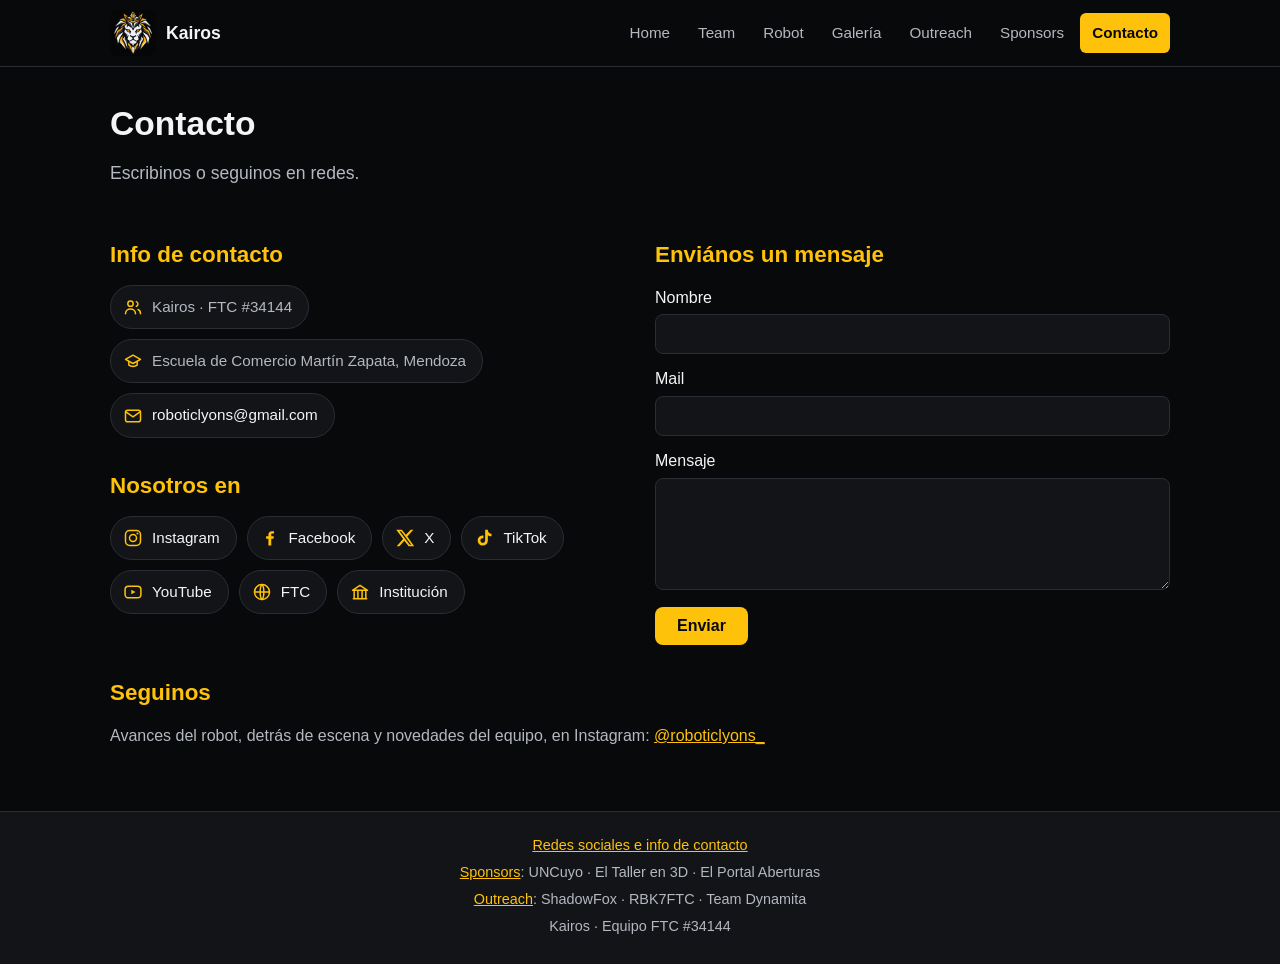
==== commit 1a0c79fd: "Refactor HTML and CSS for contacto.html" ====
--- a/contacto.html
+++ b/contacto.html
@@ -1,3 +1,4 @@
+
 <!DOCTYPE html>
 <html lang="es">
 <head>
@@ -8,26 +9,58 @@
   <link rel="icon" href="img/logo.jpg">
   <link rel="stylesheet" href="css/style.css">
   <style>
-    /* Cápsulas de contacto y redes (estilos solo de esta página) */
-    .capsulas { list-style: none; margin: 0 0 8px; padding: 0; display: flex; flex-wrap: wrap; gap: 10px; }
+    .capsulas {
+      list-style: none;
+      margin: 0 0 8px;
+      padding: 0;
+      display: flex;
+      flex-wrap: wrap;
+      gap: 10px;
+    }
     .capsula {
-      display: inline-flex; align-items: center; gap: 9px;
+      display: inline-flex;
+      align-items: center;
+      gap: 9px;
       padding: 9px 16px 9px 12px;
-      background: var(--panel); border: 1px solid var(--borde); border-radius: 999px;
-      color: var(--texto); text-decoration: none; font-size: 0.95rem;
+      background: var(--panel);
+      border: 1px solid var(--borde);
+      border-radius: 999px;
+      color: var(--texto);
+      text-decoration: none;
+      font-size: 0.95rem;
       transition: transform 0.15s ease, border-color 0.15s, background 0.15s;
     }
-    .capsula svg { width: 20px; height: 20px; flex-shrink: 0; color: var(--acento); fill: none; stroke: currentColor; stroke-width: 1.8; stroke-linecap: round; stroke-linejoin: round; }
+    .capsula svg {
+      width: 20px;
+      height: 20px;
+      flex-shrink: 0;
+      color: var(--acento);
+      fill: none;
+      stroke: currentColor;
+      stroke-width: 1.8;
+      stroke-linecap: round;
+      stroke-linejoin: round;
+    }
     .capsula svg .rel { fill: currentColor; stroke: none; }
-    a.capsula:hover, a.capsula:focus-visible { border-color: var(--acento); background: #1a1c22; transform: translateY(-2px); outline: none; }
+    a.capsula:hover,
+    a.capsula:focus-visible {
+      border-color: var(--acento);
+      background: #1a1c22;
+      transform: translateY(-2px);
+      outline: none;
+    }
     span.capsula { color: var(--suave); }
-    @media (prefers-reduced-motion: reduce) { .capsula { transition: none; } }
+    @media (prefers-reduced-motion: reduce) {
+      .capsula { transition: none; }
+    }
   </style>
 </head>
 <body>
   <header>
     <div class="barra">
-      <a class="marca" href="index.html"><img src="img/logo.jpg" alt="Logo Kairos"> Kairos</a>
+      <a class="marca" href="index.html">
+        <img src="img/logo.jpg" alt="Logo Kairos"> Kairos
+      </a>
       <nav aria-label="Menú principal">
         <ul>
           <li><a href="index.html">Home</a></li>
@@ -50,32 +83,149 @@
       <section>
         <h2>Info de contacto</h2>
         <ul class="capsulas">
-          <li><span class="capsula"><svg viewBox="0 0 24 24" aria-hidden="true"><circle cx="9" cy="8" r="3.2"/><path d="M3 20c0-3.3 2.7-5.5 6-5.5s6 2.2 6 5.5"/><path d="M16 5.5a3 3 0 0 1 0 5.6M18 15c2 .6 3 2.3 3 5"/></svg>Kairos · FTC #34144</span></li>
-          <li><span class="capsula"><svg viewBox="0 0 24 24" aria-hidden="true"><path d="M3 10 12 5l9 5-9 5-9-5z"/><path d="M7 12.5V17c2.7 2 7.3 2 10 0v-4.500"/></svg>Escuela de Comercio Martín Zapata, Mendoza</span></li>
-          <li><a class="capsula" href="mailto:roboticlyons@gmail.com"><svg viewBox="0 0 24 24" aria-hidden="true"><rect x="3" y="5" width="18" height="14" rx="2.500"/><path d="m3.500 7 8.500 6 8.500-6"/></svg>roboticlyons@gmail.com</a></li>
+          <li>
+            <span class="capsula">
+              <svg viewBox="0 0 24 24" aria-hidden="true">
+                <circle cx="9" cy="8" r="3.2"/>
+                <path d="M3 20c0-3.3 2.7-5.5 6-5.5s6 2.2 6 5.5"/>
+                <path d="M16 5.5a3 3 0 0 1 0 5.6M18 15c2 .6 3 2.3 3 5"/>
+              </svg>
+              Kairos · FTC #34144
+            </span>
+          </li>
+          <li>
+            <span class="capsula">
+              <svg viewBox="0 0 24 24" aria-hidden="true">
+                <path d="M3 10 12 5l9 5-9 5-9-5z"/>
+                <path d="M7 12.5V17c2.7 2 7.3 2 10 0v-4.5"/>
+              </svg>
+              Escuela de Comercio Martín Zapata, Mendoza
+            </span>
+          </li>
+          <li>
+            <a class="capsula" href="mailto:roboticlyons@gmail.com">
+              <svg viewBox="0 0 24 24" aria-hidden="true">
+                <rect x="3" y="5" width="18" height="14" rx="2.5"/>
+                <path d="m3.5 7 8.5 6 8.5-6"/>
+              </svg>
+              roboticlyons@gmail.com
+            </a>
+          </li>
         </ul>
 
         <h2>Nosotros en</h2>
-        <!-- TODO: reemplazar href="#" de X y TikTok por los links reales del equipo -->
         <ul class="capsulas">
-          <li><a class="capsula" href="https://www.instagram.com/roboticlyons_/" target="_blank" rel="noopener"><svg viewBox="0 0 24 24" aria-hidden="true"><rect x="3" y="3" width="18" height="18" rx="5"/><circle cx="12" cy="12" r="4.200"/><circle class="rel" cx="17.300" cy="6.700" r="1.200"/></svg>Instagram</a></li>
-          <li><a class="capsula" href="https://www.facebook.com/people/Robotic-Lyons/pfbid026QXcEaVeUhxuSZdeYcthdB3QTh4LwKBF8sSaT41RJ3GzKYqVBm9bQjbrikHGEhjJl/" target="_blank" rel="noopener"><svg viewBox="0 0 24 24" aria-hidden="true"><path d="M18 2h-3a5 5 0 0 0-5 5v3H7v4h3v8h4v-8h3l1-4h-4V7a1 1 0 0 1 1-1h3z"/></svg>Facebook</a></li>
-          <li><a class="capsula" href="#" target="_blank" rel="noopener"><svg viewBox="0 0 24 24" aria-hidden="true"><path class="rel" d="M18.900 2H22l-7.200 8.200L23 22h-6.600l-5.200-6.800L5.300 22H2l7.700-8.800L1.500 2h6.800l4.700 6.200L18.900 2zm-1.200 18h1.800L7.400 3.900H5.500L17.700 20z"/></svg>X</a></li>
-          <li><a class="capsula" href="#" target="_blank" rel="noopener"><svg viewBox="0 0 24 24" aria-hidden="true"><path class="rel" d="M16.600 2h-3.200v13.100a2.900 2.900 0 1 1-2.900-2.900c.3 0 .6 0 .8.100V9a6.100 6.100 0 1 0 5.300 6V8.600a7.600 7.600 0 0 0 4.400 1.400V6.800A4.400 4.400 0 0 1 16.600 2z"/></svg>TikTok</a></li>
-          <li><a class="capsula" href="https://www.youtube.com/@roboticslyons" target="_blank" rel="noopener"><svg viewBox="0 0 24 24" aria-hidden="true"><rect x="2.500" y="5" width="19" height="14" rx="4"/><path class="rel" d="m10 9.200 5 2.800-5 2.800z"/></svg>YouTube</a></li>
-          <li><a class="capsula" href="https://ftc-events.firstinspires.org/2025/team/34144" target="_blank" rel="noopener"><svg viewBox="0 0 24 24" aria-hidden="true"><circle cx="12" cy="12" r="9"/><path d="M3 12h18M12 3c3 3 3 15 0 18M12 3c-3 3-3 15 0 18"/></svg>FTC</a></li>
-          <li><a class="capsula" href="https://mzapata.uncuyo.edu.ar/" target="_blank" rel="noopener"><svg viewBox="0 0 24 24" aria-hidden="true"><path d="M4 20h16M5 20V10M19 20V10M9.500 20V10M14.500 20V10M3 10l9-6 9 6z"/></svg>Institución</a></li>
+          <li>
+            <a class="capsula" href="https://www.instagram.com/roboticlyons_/" target="_blank" rel="noopener">
+              <svg viewBox="0 0 24 24" aria-hidden="true">
+                <rect x="3" y="3" width="18" height="18" rx="5"/>
+                <circle cx="12" cy="12" r="4.2"/>
+                <circle class="rel" cx="17.3" cy="6.7" r="1.2"/>
+              </svg>
+              Instagram
+            </a>
+          </li>
+          <li>
+            <a class="capsula" href="https://www.facebook.com/people/Robotic-Lyons/pfbid026QXcEaVeUhxuSZdeYcthdB3QTh4LwKBF8sSaT41RJ3GzKYqVBm9bQjbrikHGEhjJl/" target="_blank" rel="noopener">
+              <svg viewBox="0 0 24 24" aria-hidden="true">
+                <path class="rel" d="M13.5 21v-8h2.7l.4-3h-3.1V8.1c0-.9.3-1.5 1.6-1.5h1.7V3.9c-.3 0-1.3-.1-2.5-.1-2.5 0-4.2 1.5-4.2 4.3V10H7.3v3h2.8v8z"/>
+              </svg>
+              Facebook
+            </a>
+          </li>
+          <li>
+            <a class="capsula" href="#" target="_blank" rel="noopener">
+              <svg viewBox="0 0 24 24" aria-hidden="true">
+                <path class="rel" d="M18.9 2H22l-7.2 8.2L23 22h-6.6l-5.2-6.8L5.3 22H2l7.7-8.8L1.5 2h6.8l4.7 6.2L18.9 2zm-1.2 18h1.8L7.4 3.9H5.5L17.7 20z"/>
+              </svg>
+              X
+            </a>
+          </li>
+          <li>
+            <a class="capsula" href="#" target="_blank" rel="noopener">
+              <svg viewBox="0 0 24 24" aria-hidden="true">
+                <path class="rel" d="M16.6 2h-3.2v13.1a2.9 2.9 0 1 1-2.9-2.9c.3 0 .6 0 .8.1V9a6.1 6.1 0 1 0 5.3 6V8.6a7.6 7.6 0 0 0 4.4 1.4V6.8A4.4 4.4 0 0 1 16.6 2z"/>
+              </svg>
+              TikTok
+            </a>
+          </li>
+          <li>
+            <a class="capsula" href="https://www.youtube.com/@roboticslyons" target="_blank" rel="noopener">
+              <svg viewBox="0 0 24 24" aria-hidden="true">
+                <rect x="2.5" y="5" width="19" height="14" rx="4"/>
+                <path class="rel" d="m10 9.2 5 2.8-5 2.8z"/>
+              </svg>
+              YouTube
+            </a>
+          </li>
+          <li>
+            <a class="capsula" href="https://ftc-events.firstinspires.org/2025/team/34144" target="_blank" rel="noopener">
+              <svg viewBox="0 0 24 24" aria-hidden="true">
+                <circle cx="12" cy="12" r="9"/>
+                <path d="M3 12h18M12 3c3 3 3 15 0 18M12 3c-3 3-3 15 0 18"/>
+              </svg>
+              FTC
+            </a>
+          </li>
+          <li>
+            <a class="capsula" href="https://mzapata.uncuyo.edu.ar/" target="_blank" rel="noopener">
+              <svg viewBox="0 0 24 24" aria-hidden="true">
+                <path d="M4 20h16M5 20V10M19 20V10M9.5 20V10M14.5 20V10M3 10l9-6 9 6z"/>
+              </svg>
+              Institución
+            </a>
+          </li>
         </ul>
       </section>
 
       <section>
         <h2>Enviános un mensaje</h2>
         <div class="aviso" id="aviso" hidden>¡Mensaje enviado! Te respondemos pronto.</div>
+
         <form action="https://formsubmit.co/roboticlyons@gmail.com" method="post">
           <input type="hidden" name="_subject" value="Nuevo mensaje desde la web de Kairos">
           <input type="hidden" name="_captcha" value="false">
           <input type="hidden" name="_template" value="table">
           <input type="hidden" name="_next" id="next" value="">
           <input class="trampa" type="text" name="_honey" tabindex="-1" autocomplete="off" aria-hidden="true">
+
           <label for="nombre">Nombre</label>
-          <input type="
+          <input type="text" id="nombre" name="nombre" required>
+
+          <label for="mail">Mail</label>
+          <input type="email" id="mail" name="email" required>
+
+          <label for="mensaje">Mensaje</label>
+          <textarea id="mensaje" name="mensaje" rows="5" required></textarea>
+
+          <button class="boton" type="submit">Enviar</button>
+        </form>
+      </section>
+    </div>
+
+    <h2>Seguinos</h2>
+    <p>
+      Avances del robot, detrás de escena y novedades del equipo, en Instagram:
+      <a href="https://www.instagram.com/roboticlyons_/" target="_blank" rel="noopener">@roboticlyons_</a>
+    </p>
+  </main>
+
+  <footer>
+    <p><a href="contacto.html">Redes sociales e info de contacto</a></p>
+    <p><a href="sponsors.html">Sponsors</a>: UNCuyo · El Taller en 3D · El Portal Aberturas</p>
+    <p><a href="outreach.html">Outreach</a>: ShadowFox · RBK7FTC · Team Dynamita</p>
+    <p>Kairos · Equipo FTC #34144</p>
+  </footer>
+
+  <script>
+    var u = new URL(location.href);
+    u.search = "?enviado=1";
+    u.hash = "";
+    document.getElementById("next").value = u.href;
+
+    if (location.search.indexOf("enviado=1") > -1) {
+      document.getElementById("aviso").hidden = false;
+    }
+  </script>
+</body>
+</html>
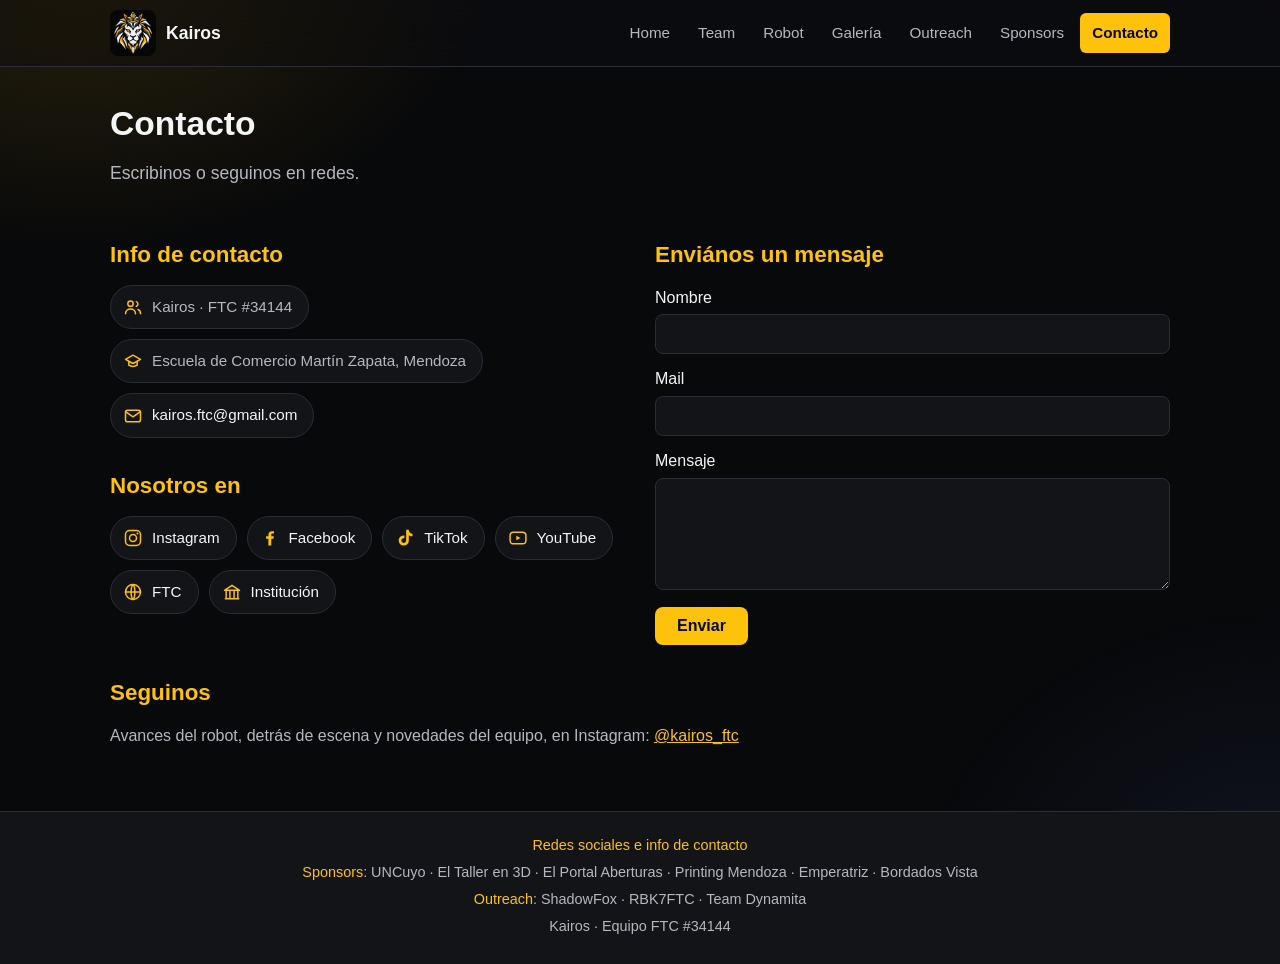
==== commit ac9e917d: "Add files via upload" ====
--- a/contacto.html
+++ b/contacto.html
@@ -8,52 +8,6 @@
   <title>Contacto | Kairos</title>
   <link rel="icon" href="img/logo.jpg">
   <link rel="stylesheet" href="css/style.css">
-  <style>
-    .capsulas {
-      list-style: none;
-      margin: 0 0 8px;
-      padding: 0;
-      display: flex;
-      flex-wrap: wrap;
-      gap: 10px;
-    }
-    .capsula {
-      display: inline-flex;
-      align-items: center;
-      gap: 9px;
-      padding: 9px 16px 9px 12px;
-      background: var(--panel);
-      border: 1px solid var(--borde);
-      border-radius: 999px;
-      color: var(--texto);
-      text-decoration: none;
-      font-size: 0.95rem;
-      transition: transform 0.15s ease, border-color 0.15s, background 0.15s;
-    }
-    .capsula svg {
-      width: 20px;
-      height: 20px;
-      flex-shrink: 0;
-      color: var(--acento);
-      fill: none;
-      stroke: currentColor;
-      stroke-width: 1.8;
-      stroke-linecap: round;
-      stroke-linejoin: round;
-    }
-    .capsula svg .rel { fill: currentColor; stroke: none; }
-    a.capsula:hover,
-    a.capsula:focus-visible {
-      border-color: var(--acento);
-      background: #1a1c22;
-      transform: translateY(-2px);
-      outline: none;
-    }
-    span.capsula { color: var(--suave); }
-    @media (prefers-reduced-motion: reduce) {
-      .capsula { transition: none; }
-    }
-  </style>
 </head>
 <body>
   <header>
@@ -103,12 +57,12 @@
             </span>
           </li>
           <li>
-            <a class="capsula" href="mailto:roboticlyons@gmail.com">
+            <a class="capsula" href="https://mail.google.com/mail/?view=cm&amp;fs=1&amp;to=kairos.ftc@gmail.com&amp;su=Mensaje%20desde%20la%20web%20de%20Kairos" target="_blank" rel="noopener">
               <svg viewBox="0 0 24 24" aria-hidden="true">
                 <rect x="3" y="5" width="18" height="14" rx="2.5"/>
                 <path d="m3.5 7 8.5 6 8.5-6"/>
               </svg>
-              roboticlyons@gmail.com
+              kairos.ftc@gmail.com
             </a>
           </li>
         </ul>
@@ -116,7 +70,7 @@
         <h2>Nosotros en</h2>
         <ul class="capsulas">
           <li>
-            <a class="capsula" href="https://www.instagram.com/roboticlyons_/" target="_blank" rel="noopener">
+            <a class="capsula" href="https://www.instagram.com/kairos_ftc/" target="_blank" rel="noopener">
               <svg viewBox="0 0 24 24" aria-hidden="true">
                 <rect x="3" y="3" width="18" height="18" rx="5"/>
                 <circle cx="12" cy="12" r="4.2"/>
@@ -134,15 +88,7 @@
             </a>
           </li>
           <li>
-            <a class="capsula" href="#" target="_blank" rel="noopener">
-              <svg viewBox="0 0 24 24" aria-hidden="true">
-                <path class="rel" d="M18.9 2H22l-7.2 8.2L23 22h-6.6l-5.2-6.8L5.3 22H2l7.7-8.8L1.5 2h6.8l4.7 6.2L18.9 2zm-1.2 18h1.8L7.4 3.9H5.5L17.7 20z"/>
-              </svg>
-              X
-            </a>
-          </li>
-          <li>
-            <a class="capsula" href="#" target="_blank" rel="noopener">
+            <a class="capsula" href="https://www.tiktok.com/@robotics.lyons" target="_blank" rel="noopener">
               <svg viewBox="0 0 24 24" aria-hidden="true">
                 <path class="rel" d="M16.6 2h-3.2v13.1a2.9 2.9 0 1 1-2.9-2.9c.3 0 .6 0 .8.1V9a6.1 6.1 0 1 0 5.3 6V8.6a7.6 7.6 0 0 0 4.4 1.4V6.8A4.4 4.4 0 0 1 16.6 2z"/>
               </svg>
@@ -180,13 +126,10 @@
 
       <section>
         <h2>Enviános un mensaje</h2>
-        <div class="aviso" id="aviso" hidden>¡Mensaje enviado! Te respondemos pronto.</div>
-
-        <form action="https://formsubmit.co/roboticlyons@gmail.com" method="post">
+        <form action="https://formsubmit.co/kairos.ftc@gmail.com" method="post">
           <input type="hidden" name="_subject" value="Nuevo mensaje desde la web de Kairos">
           <input type="hidden" name="_captcha" value="false">
           <input type="hidden" name="_template" value="table">
-          <input type="hidden" name="_next" id="next" value="">
           <input class="trampa" type="text" name="_honey" tabindex="-1" autocomplete="off" aria-hidden="true">
 
           <label for="nombre">Nombre</label>
@@ -206,26 +149,16 @@
     <h2>Seguinos</h2>
     <p>
       Avances del robot, detrás de escena y novedades del equipo, en Instagram:
-      <a href="https://www.instagram.com/roboticlyons_/" target="_blank" rel="noopener">@roboticlyons_</a>
+      <a href="https://www.instagram.com/kairos_ftc/" target="_blank" rel="noopener">@kairos_ftc</a>
     </p>
   </main>
 
   <footer>
     <p><a href="contacto.html">Redes sociales e info de contacto</a></p>
-    <p><a href="sponsors.html">Sponsors</a>: UNCuyo · El Taller en 3D · El Portal Aberturas</p>
+    <p><a href="sponsors.html">Sponsors</a>: UNCuyo · El Taller en 3D · El Portal Aberturas · Printing Mendoza · Emperatriz · Bordados Vista</p>
     <p><a href="outreach.html">Outreach</a>: ShadowFox · RBK7FTC · Team Dynamita</p>
     <p>Kairos · Equipo FTC #34144</p>
   </footer>
 
-  <script>
-    var u = new URL(location.href);
-    u.search = "?enviado=1";
-    u.hash = "";
-    document.getElementById("next").value = u.href;
-
-    if (location.search.indexOf("enviado=1") > -1) {
-      document.getElementById("aviso").hidden = false;
-    }
-  </script>
 </body>
 </html>
--- a/css/style.css
+++ b/css/style.css
@@ -1,4 +1,6 @@
-/* ===== Kairos - hoja de estilos única ===== */
+/* ===== Kairos - hoja de estilos única =====
+   Todo el diseño y las animaciones están acá. Los HTML solo tienen contenido.
+   Secciones: base · menú · componentes · páginas · animaciones · responsive */
 
 :root {
   --fondo: #08090b;
@@ -8,9 +10,12 @@
   --suave: #b4b8c0;
   --acento: #ffc20a;
   --acento-oscuro: #d9a300;
+  --brillo: 0 6px 18px rgba(255, 194, 10, 0.12);
+  --rapido: 0.45s ease;
 }
 
 * { box-sizing: border-box; margin: 0; padding: 0; }
+html { scroll-behavior: smooth; }
 
 body {
   font-family: "Segoe UI", Roboto, Arial, sans-serif;
@@ -18,13 +23,33 @@
   color: var(--texto);
   line-height: 1.6;
 }
+/* luz ambiente fija: da algo que desenfocar detrás del menú */
+body::before {
+  content: "";
+  position: fixed;
+  inset: 0;
+  z-index: -1;
+  pointer-events: none;
+  background:
+    radial-gradient(600px 420px at 6% -4%, rgba(255, 194, 10, 0.13), transparent 70%),
+    radial-gradient(520px 420px at 100% 100%, rgba(120, 140, 255, 0.09), transparent 70%);
+}
+body:has(.modal:target) { overflow: hidden; }
 
 a { color: var(--acento); }
 img { max-width: 100%; display: block; }
 
-/* ----- Encabezado y menú ----- */
+h1 { font-size: 2.1rem; margin-bottom: 8px; }
+h2 { font-size: 1.4rem; margin: 30px 0 12px; color: var(--acento); }
+h3 { font-size: 1.1rem; margin-bottom: 6px; }
+p { color: var(--suave); margin-bottom: 12px; }
+.subtitulo { font-size: 1.1rem; margin-bottom: 20px; }
+
+/* ===== Encabezado y menú ===== */
 header {
-  background: var(--fondo);
+  background: rgba(14, 15, 19, 0.5);
+  backdrop-filter: blur(18px) saturate(1.6);
+  -webkit-backdrop-filter: blur(18px) saturate(1.6);
   border-bottom: 1px solid var(--borde);
   position: sticky;
   top: 0;
@@ -51,15 +76,10 @@
   font-weight: 700;
   font-size: 1.1rem;
 }
-
-.marca img { width: 46px; height: 46px; border-radius: 8px; }
-
-nav ul {
-  list-style: none;
-  display: flex;
-  flex-wrap: wrap;
-  gap: 4px;
-}
+.marca img { width: 46px; height: 46px; border-radius: 8px; transition: transform 0.4s ease; }
+.marca:hover img { transform: rotate(-8deg) scale(1.1); }
+
+nav ul { list-style: none; display: flex; flex-wrap: wrap; gap: 4px; }
 
 nav a {
   display: block;
@@ -68,41 +88,39 @@
   color: var(--suave);
   text-decoration: none;
   font-size: 0.95rem;
-}
-
-nav a:hover { background: var(--borde); color: var(--texto); }
-
-nav a[aria-current="page"] {
-  background: var(--acento);
-  color: #08090b;
-  font-weight: 700;
-}
-
-/* ----- Contenido ----- */
-main {
-  max-width: 1100px;
-  margin: 0 auto;
-  padding: 30px 20px 50px;
-}
-
-h1 { font-size: 2.1rem; margin-bottom: 8px; }
-h2 { font-size: 1.4rem; margin: 30px 0 12px; color: var(--acento); }
-h3 { font-size: 1.1rem; margin-bottom: 6px; }
-p { color: var(--suave); margin-bottom: 12px; }
-
-.subtitulo { font-size: 1.1rem; margin-bottom: 20px; }
-
+  /* subrayado que crece desde el centro */
+  background: linear-gradient(var(--acento), var(--acento)) no-repeat center calc(100% - 4px) / 0 2px;
+  transition: background-size var(--rapido), color var(--rapido);
+}
+nav a:hover { color: var(--texto); background-size: calc(100% - 24px) 2px; }
+nav a[aria-current="page"] { background: var(--acento); color: #08090b; font-weight: 700; }
+
+/* ===== Contenido general ===== */
+main { max-width: 1100px; margin: 0 auto; padding: 30px 20px 50px; }
+
+/* Portada: logo a la izquierda y texto a la derecha (ocupa menos alto), con un brillo desenfocado de fondo */
 #banner {
+  position: relative;
+  isolation: isolate;
+  overflow: hidden;
+  display: grid;
+  grid-template-columns: auto 1fr;
+  grid-template-areas: "logo titulo" "logo texto" "logo boton";
+  align-content: center;
+  column-gap: 36px;
   background: linear-gradient(135deg, #1b1d23, #08090b);
   border: 1px solid var(--borde);
   border-radius: 14px;
-  padding: 50px 30px;
-  text-align: center;
+  padding: 28px 40px;
   margin-bottom: 30px;
 }
-
-#banner h1 { font-size: 2.6rem; }
-.logo-grande { width: 190px; height: 190px; margin: 0 auto 18px; border-radius: 14px; }
+#banner::before, #banner::after { content: ""; position: absolute; z-index: -1; border-radius: 50%; filter: blur(50px); }
+#banner::before { width: 340px; height: 340px; left: -50px; top: -70px; background: rgba(255, 194, 10, 0.32); animation: deriva 14s ease-in-out infinite alternate; }
+#banner::after { width: 260px; height: 260px; right: -40px; bottom: -90px; background: rgba(120, 140, 255, 0.14); animation: deriva 18s ease-in-out infinite alternate-reverse; }
+#banner h1 { grid-area: titulo; align-self: end; font-size: 2.6rem; }
+#banner .subtitulo { grid-area: texto; margin-bottom: 8px; }
+#banner .boton { grid-area: boton; justify-self: start; align-self: start; }
+.logo-grande { grid-area: logo; width: 150px; height: 150px; border-radius: 14px; animation: flotar 5s ease-in-out infinite; }
 
 .boton {
   display: inline-block;
@@ -110,52 +128,84 @@
   color: #08090b;
   font-weight: 700;
   padding: 10px 22px;
+  margin-top: 10px;
+  border: none;
   border-radius: 8px;
   text-decoration: none;
-  border: none;
+  font-size: 1rem;
   cursor: pointer;
-  font-size: 1rem;
-  margin-top: 10px;
-}
-
-.boton:hover { background: var(--acento-oscuro); }
-
-/* ----- Grillas y tarjetas ----- */
-.grilla {
-  display: grid;
-  grid-template-columns: repeat(auto-fit, minmax(220px, 1fr));
-  gap: 18px;
-}
-
-.tarjeta {
+  transition: transform var(--rapido), background var(--rapido), box-shadow var(--rapido);
+}
+.boton:hover { background: var(--acento-oscuro); transform: translateY(-2px); box-shadow: var(--brillo); }
+.boton:active { transform: translateY(0); }
+
+/* ===== Tarjetas y fotos ===== */
+.grilla { display: grid; grid-template-columns: repeat(auto-fit, minmax(220px, 1fr)); gap: 18px; }
+.grilla.dos { grid-template-columns: repeat(2, 1fr); }
+
+/* Todas las "cajas" comparten la misma base y el mismo hover */
+.tarjeta, .robot-card, .mentor-card {
   background: var(--panel);
   border: 1px solid var(--borde);
   border-radius: 12px;
   padding: 16px;
-}
-
-.tarjeta p { margin-bottom: 0; }
+  transition: transform var(--rapido), box-shadow var(--rapido), border-color var(--rapido);
+}
+.tarjeta:hover, .robot-card:hover, .mentor-card:hover {
+  transform: translateY(-3px);
+  border-color: var(--acento);
+  box-shadow: var(--brillo);
+}
+.tarjeta p, .mentor-card p { margin-bottom: 0; }
+.destacado { border-color: var(--acento); box-shadow: 0 0 18px rgba(255, 194, 10, 0.12); }
 
 .foto {
+  height: 200px;
+  margin-bottom: 12px;
+  border-radius: 8px;
+  overflow: hidden;
   background: var(--borde);
-  color: var(--suave);
-  border-radius: 8px;
-  height: 160px;
-  display: flex;
-  align-items: center;
-  justify-content: center;
-  margin-bottom: 12px;
-  font-size: 0.9rem;
-}
-
-.foto.grande { height: 300px; }
-.foto.logo { height: 90px; }
-
-.rol { color: var(--acento); font-size: 0.9rem; font-weight: 600; }
-
-/* ----- Pasos del proceso ----- */
+}
+.foto img { width: 100%; height: 100%; object-fit: cover; transition: transform 0.5s ease; }
+.tarjeta:hover .foto img, .galeria-foto:hover img { transform: scale(1.04); }
+/* Logos de outreach: mismo mosaico con resplandor que los sponsors */
+.tarjeta:has(img[src*="shadowfox"]) .foto.logo { --logo: url(../img/outreach/shadowfox.png); }
+.tarjeta:has(img[src*="rbk7"]) .foto.logo { --logo: url(../img/outreach/rbk7.png); }
+.tarjeta:has(img[src*="dynamita"]) .foto.logo { --logo: url(../img/outreach/dynamita.png); }
+.foto.logo { position: relative; isolation: isolate; overflow: visible; width: 130px; height: 130px; margin: 4px auto 18px; background: none; border-radius: 24px; }
+.foto.logo::before {
+  content: "";
+  position: absolute;
+  inset: 14% 8% -4%;
+  z-index: -1;
+  border-radius: 50%;
+  background: var(--logo) center / cover;
+  filter: blur(26px) saturate(1.5);
+  opacity: 0.3;
+  transition: opacity 0.5s ease, transform 0.5s ease;
+}
+.tarjeta:hover .foto.logo::before { opacity: 0.6; transform: scale(1.1); }
+.foto.logo img { border-radius: 24px; border: 1px solid rgba(255, 255, 255, 0.08); }
+.galeria-foto { height: auto; aspect-ratio: 4 / 3; margin-bottom: 0; }
+
+/* Team */
+.roster { display: grid; grid-template-columns: repeat(auto-fit, minmax(170px, 1fr)); gap: 18px; }
+.roster .tarjeta { padding: 12px; text-align: center; }
+.busto { aspect-ratio: 4 / 5; width: 100%; object-fit: cover; object-position: center top; border-radius: 10px; margin-bottom: 12px; }
+
+.mentores-trio, .robots-trio { display: grid; grid-template-columns: 1fr 1.25fr 1fr; gap: 20px; align-items: center; margin: 20px 0 10px; }
+.mentor-card, .robot-card { padding: 12px; text-align: center; }
+.mentor-foto { width: 100%; height: 270px; object-fit: cover; object-position: center 35%; border-radius: 8px; }
+.mentor-foto[src*="nicolas-patricelli"] { object-position: center 22%; } /* más aire sobre la cabeza */
+
+/* Robot */
+.robot-card .foto { height: 240px; margin-bottom: 10px; background: var(--borde); }
+.robot-card.destacado .foto { height: 300px; }
+.robot-card .foto img { object-fit: contain; }
+.robot-card figcaption strong { display: block; color: var(--texto); }
+.robot-card figcaption span { color: var(--acento); font-size: 0.9rem; font-weight: 600; }
+
 ol.pasos { list-style: none; counter-reset: paso; }
-
 ol.pasos li {
   counter-increment: paso;
   background: var(--panel);
@@ -165,8 +215,9 @@
   margin-bottom: 10px;
   position: relative;
   color: var(--suave);
-}
-
+  transition: transform var(--rapido), border-color var(--rapido);
+}
+ol.pasos li:hover { transform: translateX(8px); border-color: var(--acento); }
 ol.pasos li::before {
   content: counter(paso);
   position: absolute;
@@ -181,12 +232,32 @@
   text-align: center;
   line-height: 28px;
 }
-
 ol.pasos strong { color: var(--texto); }
 
-/* ----- Formulario ----- */
+/* ===== Contacto ===== */
+.dos-columnas { display: grid; grid-template-columns: repeat(auto-fit, minmax(300px, 1fr)); gap: 30px; }
+
+.capsulas { list-style: none; display: flex; flex-wrap: wrap; gap: 10px; margin-bottom: 8px; }
+.capsula, .burbuja {
+  display: inline-flex;
+  align-items: center;
+  gap: 9px;
+  padding: 9px 16px 9px 12px;
+  background: var(--panel);
+  border: 1px solid var(--borde);
+  border-radius: 999px;
+  color: var(--texto);
+  text-decoration: none;
+  font-size: 0.95rem;
+  transition: transform 0.15s ease, border-color 0.15s, background 0.15s;
+}
+span.capsula { color: var(--suave); }
+a.capsula:hover, a.capsula:focus-visible { border-color: var(--acento); background: #1a1c22; transform: translateY(-2px); outline: none; }
+.capsula svg { width: 20px; height: 20px; flex-shrink: 0; color: var(--acento); fill: none; stroke: currentColor; stroke-width: 1.8; stroke-linecap: round; stroke-linejoin: round; transition: transform var(--rapido); }
+.capsula svg .rel { fill: currentColor; stroke: none; }
+a.capsula:hover svg { transform: scale(1.2) rotate(-6deg); }
+
 form label { display: block; margin: 12px 0 4px; }
-
 form input, form textarea {
   width: 100%;
   padding: 10px;
@@ -196,112 +267,66 @@
   border-radius: 8px;
   font-size: 1rem;
   font-family: inherit;
-}
-
-form input:focus, form textarea:focus {
-  outline: 2px solid var(--acento);
-}
-
-.dos-columnas {
-  display: grid;
-  grid-template-columns: repeat(auto-fit, minmax(300px, 1fr));
-  gap: 30px;
-}
-
-ul.lista { margin-left: 20px; color: var(--suave); }
-ul.lista li { margin-bottom: 6px; }
-
-/* ----- Pie de página ----- */
-footer {
-  border-top: 1px solid var(--borde);
-  background: var(--panel);
-  text-align: center;
-  padding: 22px 20px;
-  color: var(--suave);
-  font-size: 0.9rem;
-}
-
-footer p { margin-bottom: 4px; }
-
-@media (max-width: 600px) {
-  h1 { font-size: 1.7rem; }
-  #banner h1 { font-size: 2rem; }
-  .foto.grande { height: 200px; }
-}
+  transition: border-color var(--rapido), box-shadow var(--rapido);
+}
+form input:focus, form textarea:focus { outline: none; border-color: var(--acento); box-shadow: 0 0 0 3px rgba(255, 194, 10, 0.25); }
+.trampa { position: absolute; left: -9999px; } /* anti-spam: los robots lo completan, las personas no lo ven */
 
 /* ===== Sponsors ===== */
 .ayuda { font-size: 0.9rem; }
 
-.sponsors-grilla {
-  display: grid;
-  grid-template-columns: repeat(3, minmax(0, 1fr));
-  gap: 24px;
-  justify-items: center;
-  margin: 20px 0 10px;
-}
-
-.sponsor {
-  background: none;
-  border: none;
-  color: var(--texto);
-  font: inherit;
-  cursor: pointer;
-  width: 100%;
-  max-width: 280px;
-  text-align: center;
-  transition: transform 0.2s ease;
-}
-
-.sponsor-img {
-  display: block;
-  aspect-ratio: 1;
-  border-radius: 24px;
-  overflow: hidden;
-  background: var(--panel);
-  border: 1px solid var(--borde);
-  transition: border-color 0.2s, box-shadow 0.2s;
-}
-
-.sponsor-logo { width: 100%; height: 100%; object-fit: contain; padding: 16px; box-sizing: border-box; }
-
-.vacio {
-  display: flex;
-  align-items: center;
-  justify-content: center;
-  background: var(--borde);
-  color: var(--suave);
-  font-weight: 700;
-}
-
-.sponsor-logo.vacio { width: 100%; height: 100%; font-size: 2.4rem; }
-.sponsor-nombre { display: block; margin-top: 12px; font-weight: 700; font-size: 1.05rem; }
-
-.sponsor:hover, .sponsor:focus-visible { transform: scale(1.07); }
-.sponsor:hover .sponsor-img, .sponsor:focus-visible .sponsor-img {
-  border-color: var(--acento);
-  box-shadow: 0 8px 30px rgba(255, 194, 10, 0.18);
-}
-.sponsor:focus-visible { outline: none; }
-
-/* Modal con fondo difuminado */
-.sin-scroll { overflow: hidden; }
-
+.sponsors-grilla { display: grid; grid-template-columns: repeat(3, minmax(0, 1fr)); gap: 28px 24px; align-items: start; justify-items: center; margin: 20px 0 10px; }
+
+/* Cada logo es un mosaico redondeado con un resplandor de su propio color (la imagen se repite, desenfocada, detrás) */
+.sponsor[href="#uncuyo"] { --logo: url(../img/sponsors/uncuyo.jpg); }
+.sponsor[href="#el-taller-en-3d"] { --logo: url(../img/sponsors/el-taller-en-3d.jpg); }
+.sponsor[href="#el-portal-aberturas"] { --logo: url(../img/sponsors/el-portal-aberturas.png); }
+.sponsor[href="#printing-mendoza"] { --logo: url(../img/sponsors/printing-mendoza.jpg); }
+.sponsor[href="#bordados-vista"] { --logo: url(../img/sponsors/bordados-vista.jpg); }
+.sponsor[href="#emperatriz"] { --logo: url(../img/sponsors/emperatriz.jpg); }
+
+.sponsor { position: relative; isolation: isolate; display: block; width: 100%; max-width: 240px; text-align: center; color: var(--texto); text-decoration: none; transition: transform 0.5s ease; }
+.sponsor-img { position: relative; display: block; aspect-ratio: 1; border-radius: 24px; }
+.sponsor-img::before {
+  content: "";
+  position: absolute;
+  inset: 12% 8% -4%;
+  z-index: -1;
+  border-radius: 50%;
+  background: var(--logo) center / cover;
+  filter: blur(26px) saturate(1.5);
+  opacity: 0.28;
+  transition: opacity 0.5s ease, transform 0.5s ease;
+}
+.sponsor-img img { width: 100%; height: 100%; object-fit: cover; border-radius: 24px; border: 1px solid rgba(255, 255, 255, 0.08); transition: transform 0.5s ease; }
+img[src*="uncuyo"] { object-fit: contain; background: #2146b8; } /* logo apaisado: se muestra entero sobre su mismo azul */
+.sponsor-nombre { display: block; margin-top: 14px; font-weight: 700; font-size: 1.05rem; transition: color 0.5s ease; }
+.sponsor:hover, .sponsor:focus-visible { transform: translateY(-2px); outline: none; }
+.sponsor:hover .sponsor-img::before, .sponsor:focus-visible .sponsor-img::before { opacity: 0.6; transform: scale(1.1); }
+.sponsor:hover .sponsor-img img { transform: scale(1.02); }
+.sponsor:hover .sponsor-nombre { color: var(--acento); }
+
+.sponsors-contactados { display: flex; flex-wrap: wrap; gap: 10px; margin: 18px 0 28px; }
+.burbuja { padding: 9px 16px; min-height: 40px; font-weight: 600; box-shadow: 0 3px 12px rgba(0, 0, 0, 0.08); }
+.burbuja::before { content: ""; width: 8px; height: 8px; border-radius: 50%; background: var(--acento); transition: transform var(--rapido); }
+.burbuja:hover { border-color: var(--acento); transform: translateY(-2px); }
+.burbuja:hover::before { transform: scale(1.6); }
+
+/* Ventana de detalle: se abre con :target (sponsors.html#id), sin JavaScript */
 .modal {
+  display: none;
   position: fixed;
   inset: 0;
   z-index: 50;
-  display: flex;
   align-items: center;
   justify-content: center;
   padding: 16px;
   background: rgba(8, 9, 11, 0.55);
   backdrop-filter: blur(10px);
   -webkit-backdrop-filter: blur(10px);
-  opacity: 0;
-  transition: opacity 0.2s ease;
-}
-.modal[hidden] { display: none; }
-.modal.abierto { opacity: 1; }
+}
+.modal:target { display: flex; animation: entrar 0.25s ease; }
+.modal-fondo { position: absolute; inset: 0; cursor: default; } /* clic afuera = cerrar */
 
 .modal-caja {
   position: relative;
@@ -313,212 +338,100 @@
   border: 1px solid var(--borde);
   border-radius: 20px;
   padding: 28px;
-  transform: scale(0.94);
-  transition: transform 0.2s ease;
-}
-.modal.abierto .modal-caja { transform: scale(1); }
-
-.cerrar {
-  position: absolute;
-  top: 12px;
-  right: 14px;
-  width: 38px;
-  height: 38px;
+}
+.modal:target .modal-caja { animation: zoom 0.3s ease; }
+
+.cerrar, .nav-sp {
+  display: flex;
+  align-items: center;
+  justify-content: center;
+  border: 1px solid var(--borde);
   border-radius: 50%;
-  border: 1px solid var(--borde);
   background: var(--fondo);
   color: var(--texto);
-  font-size: 1.5rem;
-  line-height: 1;
-  cursor: pointer;
-}
-.cerrar:hover { border-color: var(--acento); color: var(--acento); }
+  text-decoration: none;
+  transition: border-color var(--rapido), color var(--rapido), transform var(--rapido);
+}
+.cerrar:hover, .nav-sp:hover { border-color: var(--acento); color: var(--acento); }
+.cerrar { position: absolute; top: 12px; right: 14px; width: 38px; height: 38px; font-size: 1.5rem; }
+.cerrar:hover { transform: rotate(90deg); }
+.nav-sp { width: 44px; height: 44px; font-size: 1.2rem; }
+.nav-sp:hover { transform: scale(1.12); }
 
 .modal-cab { display: flex; align-items: center; gap: 18px; margin-bottom: 20px; padding-right: 40px; }
 .modal-cab h2 { margin: 0; color: var(--texto); font-size: 2rem; }
-.modal-logo { width: 84px; height: 84px; border-radius: 18px; object-fit: cover; flex-shrink: 0; }
-.modal-logo.vacio { font-size: 1.6rem; }
-
-.modal-bloque {
-  display: grid;
-  grid-template-columns: 170px 1fr;
-  gap: 16px;
-  padding: 14px 0;
-  border-top: 1px solid var(--borde);
-}
-.modal-bloque h3, .modal-ubicacion h3 { color: var(--acento); margin: 0; }
+.modal-cab img { width: 84px; height: 84px; border-radius: 18px; object-fit: cover; flex-shrink: 0; }
+
+.modal-bloque { display: grid; grid-template-columns: 170px 1fr; gap: 16px; padding: 14px 0; border-top: 1px solid var(--borde); }
+.modal-bloque h3 { color: var(--acento); margin: 0; }
 .modal-bloque p { margin: 0; }
 
-.modal-fotos { display: grid; grid-template-columns: 1fr 1fr; gap: 14px; padding: 14px 0; border-top: 1px solid var(--borde); }
-.modal-foto { width: 100%; aspect-ratio: 4 / 3; object-fit: cover; border-radius: 12px; }
-.modal-foto.vacio { font-size: 0.9rem; font-weight: 400; }
-
-.modal-ubicacion { padding: 14px 0; border-top: 1px solid var(--borde); }
-.modal-ubicacion p { margin: 6px 0 10px; }
 .mapa { width: 100%; height: 240px; border: 1px solid var(--borde); border-radius: 12px; }
-.mapa.vacio { align-items: center; font-weight: 400; }
 .mapa-link { display: inline-block; margin-top: 6px; font-size: 0.9rem; }
-
-.modal-pie { display: flex; align-items: center; justify-content: space-between; gap: 10px; padding-top: 14px; border-top: 1px solid var(--borde); }
+.modal-pie { display: flex; align-items: center; justify-content: space-between; gap: 10px; padding-top: 14px; margin-top: 14px; border-top: 1px solid var(--borde); }
 .modal-pie .boton { margin: 0; }
-.nav-sp {
-  width: 44px; height: 44px;
-  border-radius: 50%;
-  border: 1px solid var(--borde);
-  background: var(--fondo);
-  color: var(--texto);
-  font-size: 1.2rem;
-  cursor: pointer;
-}
-.nav-sp:hover { border-color: var(--acento); color: var(--acento); }
-
+
+/* ===== Pie de página ===== */
+footer { border-top: 1px solid var(--borde); background: var(--panel); text-align: center; padding: 22px 20px; color: var(--suave); font-size: 0.9rem; }
+footer p { margin-bottom: 4px; }
+footer a { text-decoration: none; transition: color var(--rapido); }
+footer a:hover { color: var(--texto); text-decoration: underline; }
+
+/* ===== Animaciones ===== */
+@keyframes subir { from { opacity: 0; transform: translateY(20px); } }
+@keyframes entrar { from { opacity: 0; } }
+@keyframes zoom { from { opacity: 0; transform: scale(0.94); } }
+@keyframes flotar { 50% { transform: translateY(-6px); } }
+@keyframes deriva { to { transform: translate(60px, 30px) scale(1.15); } }
+
+/* Al cargar: el título y el texto entran escalonados */
+main > h1, main > .subtitulo, #banner > * { animation: subir 0.6s ease both; }
+main > .subtitulo, #banner > :nth-child(2) { animation-delay: 0.1s; }
+#banner > :nth-child(3) { animation-delay: 0.2s; }
+#banner > :nth-child(4) { animation-delay: 0.3s; }
+
+/* Al hacer scroll: las tarjetas aparecen al entrar en pantalla (donde el navegador lo soporta) */
+@supports (animation-timeline: view()) {
+  .tarjeta, .robot-card, .mentor-card, .sponsor, ol.pasos li, main > h2 {
+    animation: subir linear both;
+    animation-timeline: view();
+    animation-range: entry 0% entry 40%;
+  }
+}
+
+@media (prefers-reduced-motion: reduce) {
+  * { animation: none !important; transition: none !important; scroll-behavior: auto !important; }
+}
+
+/* ===== Responsive ===== */
+@media (max-width: 800px) {
+  .mentores-trio, .robots-trio { grid-template-columns: 1fr 1fr; }
+  .mentor-card.destacado, .robot-card.destacado { grid-column: 1 / -1; order: -1; }
+}
+@media (max-width: 760px) {
+  .sponsors-grilla { grid-template-columns: repeat(2, minmax(0, 1fr)); gap: 20px 14px; }
+}
+@media (max-width: 700px) {
+  #banner { grid-template-columns: 1fr; grid-template-areas: "logo" "titulo" "texto" "boton"; justify-items: center; text-align: center; padding: 28px 20px; }
+  #banner h1, #banner .boton { justify-self: center; align-self: auto; }
+  .logo-grande { margin-bottom: 10px; }
+}
 @media (max-width: 600px) {
+  h1 { font-size: 1.7rem; }
+  #banner h1 { font-size: 2rem; }
+  .grilla.dos { grid-template-columns: 1fr; }
+  .mentor-foto { height: 240px; }
+  .burbuja { font-size: 0.92rem; }
   .modal-caja { padding: 20px 16px; }
   .modal-bloque { grid-template-columns: 1fr; gap: 6px; }
   .modal-cab h2 { font-size: 1.5rem; }
-  .modal-logo { width: 64px; height: 64px; }
-}
-
-@media (prefers-reduced-motion: reduce) {
-  .sponsor, .modal, .modal-caja { transition: none; }
-}
-
-/* ===== Team roster (fotos de busto) ===== */
-.roster {
-  display: grid;
-  grid-template-columns: repeat(auto-fit, minmax(170px, 1fr));
-  gap: 18px;
-}
-.roster .tarjeta { padding: 12px; text-align: center; }
-.busto {
-  aspect-ratio: 4 / 5;
-  width: 100%;
-  object-fit: cover;
-  object-position: center top;
-  border-radius: 10px;
-  margin-bottom: 12px;
-}
-.busto.vacio { font-size: 0.9rem; font-weight: 400; }
-.coordinadora { grid-template-columns: minmax(220px, 340px); }
-
-/* ===== Contacto ===== */
-.aviso { background: var(--panel); border: 1px solid var(--acento); border-radius: 10px; padding: 12px 16px; color: var(--texto); margin-bottom: 14px; }
-.trampa { position: absolute; left: -9999px; }
-
-/* Mentores + coordinadora: 2 columnas, la coordinadora ocupa el ancho de ambas */
-.grilla.dos { grid-template-columns: repeat(2, 1fr); }
-.tarjeta.ancha { grid-column: 1 / -1; }
-.tarjeta.ancha .foto { height: 220px; }
-@media (max-width: 600px) { .grilla.dos { grid-template-columns: 1fr; } }
-
-/* ===== Trío de robots (robot.html) ===== */
-.robots-trio {
-  display: grid;
-  grid-template-columns: 1fr 1.25fr 1fr;
-  gap: 20px;
-  align-items: center;
-  margin: 24px 0 10px;
-}
-.robot-card {
-  background: var(--panel);
-  border: 1px solid var(--borde);
-  border-radius: 10px;
-  padding: 12px;
-  text-align: center;
-  transition: transform 0.25s ease, box-shadow 0.25s ease, border-color 0.25s ease;
-}
-.robot-card:hover {
-  transform: translateY(-6px) scale(1.02);
-  border-color: var(--acento);
-  box-shadow: 0 8px 24px rgba(255, 194, 10, 0.18);
-}
-.robot-card.destacado { border-color: var(--acento); box-shadow: 0 0 18px rgba(255, 194, 10, 0.12); }
-.robot-card .robot-foto { height: 240px; margin-bottom: 10px; overflow: hidden; }
-.robot-card.destacado .robot-foto { height: 300px; }
-.robot-foto img { width: 100%; height: 100%; object-fit: contain; }
-.robot-card figcaption strong { display: block; color: var(--texto); }
-.robot-card figcaption span { color: var(--acento); font-size: 0.9rem; font-weight: 600; }
-@media (max-width: 800px) {
-  .robots-trio { grid-template-columns: 1fr 1fr; }
-  .robot-card.destacado { grid-column: 1 / -1; order: -1; }
+  .modal-cab img { width: 64px; height: 64px; }
 }
 @media (max-width: 500px) {
-  .robots-trio { grid-template-columns: 1fr; }
-  .robot-card .robot-foto, .robot-card.destacado .robot-foto { height: 200px; }
-}
-@media (prefers-reduced-motion: reduce) { .robot-card:hover { transform: none; } }
-
-/* ===== Fotos reales dentro de .foto ===== */
-.foto img { width: 100%; height: 100%; object-fit: cover; border-radius: inherit; display: block; }
-.foto:has(img) { overflow: hidden; }
-.foto.galeria-foto { height: auto; aspect-ratio: 4 / 3; margin-bottom: 0; }
-.tarjeta .foto:has(img) { height: 200px; }
-.robot-foto img { object-fit: contain; }
-
-/* ===== Mentores: Cristina al centro, destacada ===== */
-.mentores-trio { display: grid; grid-template-columns: 1fr 1.25fr 1fr; gap: 20px; align-items: center; margin: 20px 0 10px; }
-.mentor-card { background: var(--panel); border: 1px solid var(--borde); border-radius: 10px; padding: 12px; text-align: center; transition: transform 0.25s ease, box-shadow 0.25s ease, border-color 0.25s ease; }
-.mentor-card:hover { transform: translateY(-6px) scale(1.02); border-color: var(--acento); box-shadow: 0 8px 24px rgba(255, 194, 10, 0.18); }
-.mentor-card.destacado { border-color: var(--acento); box-shadow: 0 0 18px rgba(255, 194, 10, 0.12); }
-.mentor-card p { margin-bottom: 0; }
-@media (max-width: 800px) { .mentores-trio { grid-template-columns: 1fr 1fr; } .mentor-card.destacado { grid-column: 1 / -1; order: -1; } }
-@media (max-width: 500px) { .mentores-trio { grid-template-columns: 1fr; } }
-@media (prefers-reduced-motion: reduce) { .mentor-card:hover { transform: none; } }
-
-/* ===== Logos de outreach ===== */
-.tarjeta .foto.logo:has(img) { height: 120px; background: transparent; }
-.foto.logo img { object-fit: contain; }
-
-
-/* Sponsors contactados: burbujas tipo contactos/redes */
-.sponsors-contactados { display: flex; flex-wrap: wrap; gap: 10px; margin: 18px 0 28px; }
-.contacto-burbuja { display: inline-flex; align-items: center; min-height: 40px; padding: 9px 16px; border: 1px solid var(--borde); border-radius: 999px; background: var(--panel); color: var(--texto); font-weight: 600; box-shadow: 0 3px 12px rgba(0,0,0,.08); }
-.contacto-burbuja::before { content: ""; width: 8px; height: 8px; margin-right: 9px; border-radius: 50%; background: var(--acento); }
-.sponsor-img { border-radius: 50%; max-width: 190px; margin: 0 auto; }
-.sponsor-logo { object-fit: contain; padding: 16px; background: var(--panel); }
-.modal-fotos { grid-template-columns: minmax(0, 1fr); }
-.modal-foto { max-height: 260px; object-fit: contain; background: var(--fondo); }
-.mentor-card .foto { width: 100%; height: 270px; object-fit: cover; object-position: center 35%; border-radius: 8px; display: block; }
-@media (max-width: 600px) { .mentor-card .foto { height: 240px; } .contacto-burbuja { font-size: .92rem; } }
-
-@media (max-width: 760px) { .sponsors-grilla { grid-template-columns: repeat(2, minmax(0, 1fr)); gap: 18px; } .sponsor { max-width: none; } }
-@media (max-width: 440px) { .sponsors-grilla { grid-template-columns: 1fr 1fr; gap: 12px; } .sponsor-nombre { font-size: .95rem; } .sponsor-logo { padding: 10px; } }
-
-
-/* Ajustes finales de sponsors: logos completos, sin máscara circular que los recorte. */
-.sponsors-grilla {
-  grid-template-columns: repeat(3, minmax(0, 1fr));
-  gap: 28px 24px;
-  align-items: start;
-}
-.sponsor { max-width: 280px; }
-.sponsor-img {
-  width: min(100%, 220px);
-  aspect-ratio: 4 / 3;
-  height: auto;
-  margin: 0 auto;
-  border-radius: 18px;
-  overflow: hidden;
-  background: #101216;
-}
-.sponsor-logo {
-  display: block;
-  width: 100%;
-  height: 100%;
-  object-fit: contain;
-  object-position: center;
-  padding: 12px;
-  background: transparent;
-}
-@media (max-width: 760px) {
-  .sponsors-grilla { grid-template-columns: repeat(2, minmax(0, 1fr)); gap: 20px 14px; }
-  .sponsor-img { width: 100%; max-width: 220px; }
+  .mentores-trio, .robots-trio { grid-template-columns: 1fr; }
+  .robot-card .foto, .robot-card.destacado .foto { height: 200px; }
 }
 @media (max-width: 440px) {
-  .sponsors-grilla { grid-template-columns: repeat(2, minmax(0, 1fr)); gap: 16px 10px; }
-  .sponsor-img { border-radius: 14px; }
-  .sponsor-logo { padding: 8px; }
-  .sponsor-nombre { font-size: .92rem; }
-}
-/* Encuadre de Nico: desplaza la foto un poco hacia arriba para dar aire sobre la cabeza. */
-.mentor-card img.foto[src*="nicolas_patricelli"] { object-position: center 22%; }
+  .sponsors-grilla { gap: 16px 10px; }
+  .sponsor-nombre { font-size: 0.92rem; }
+}
